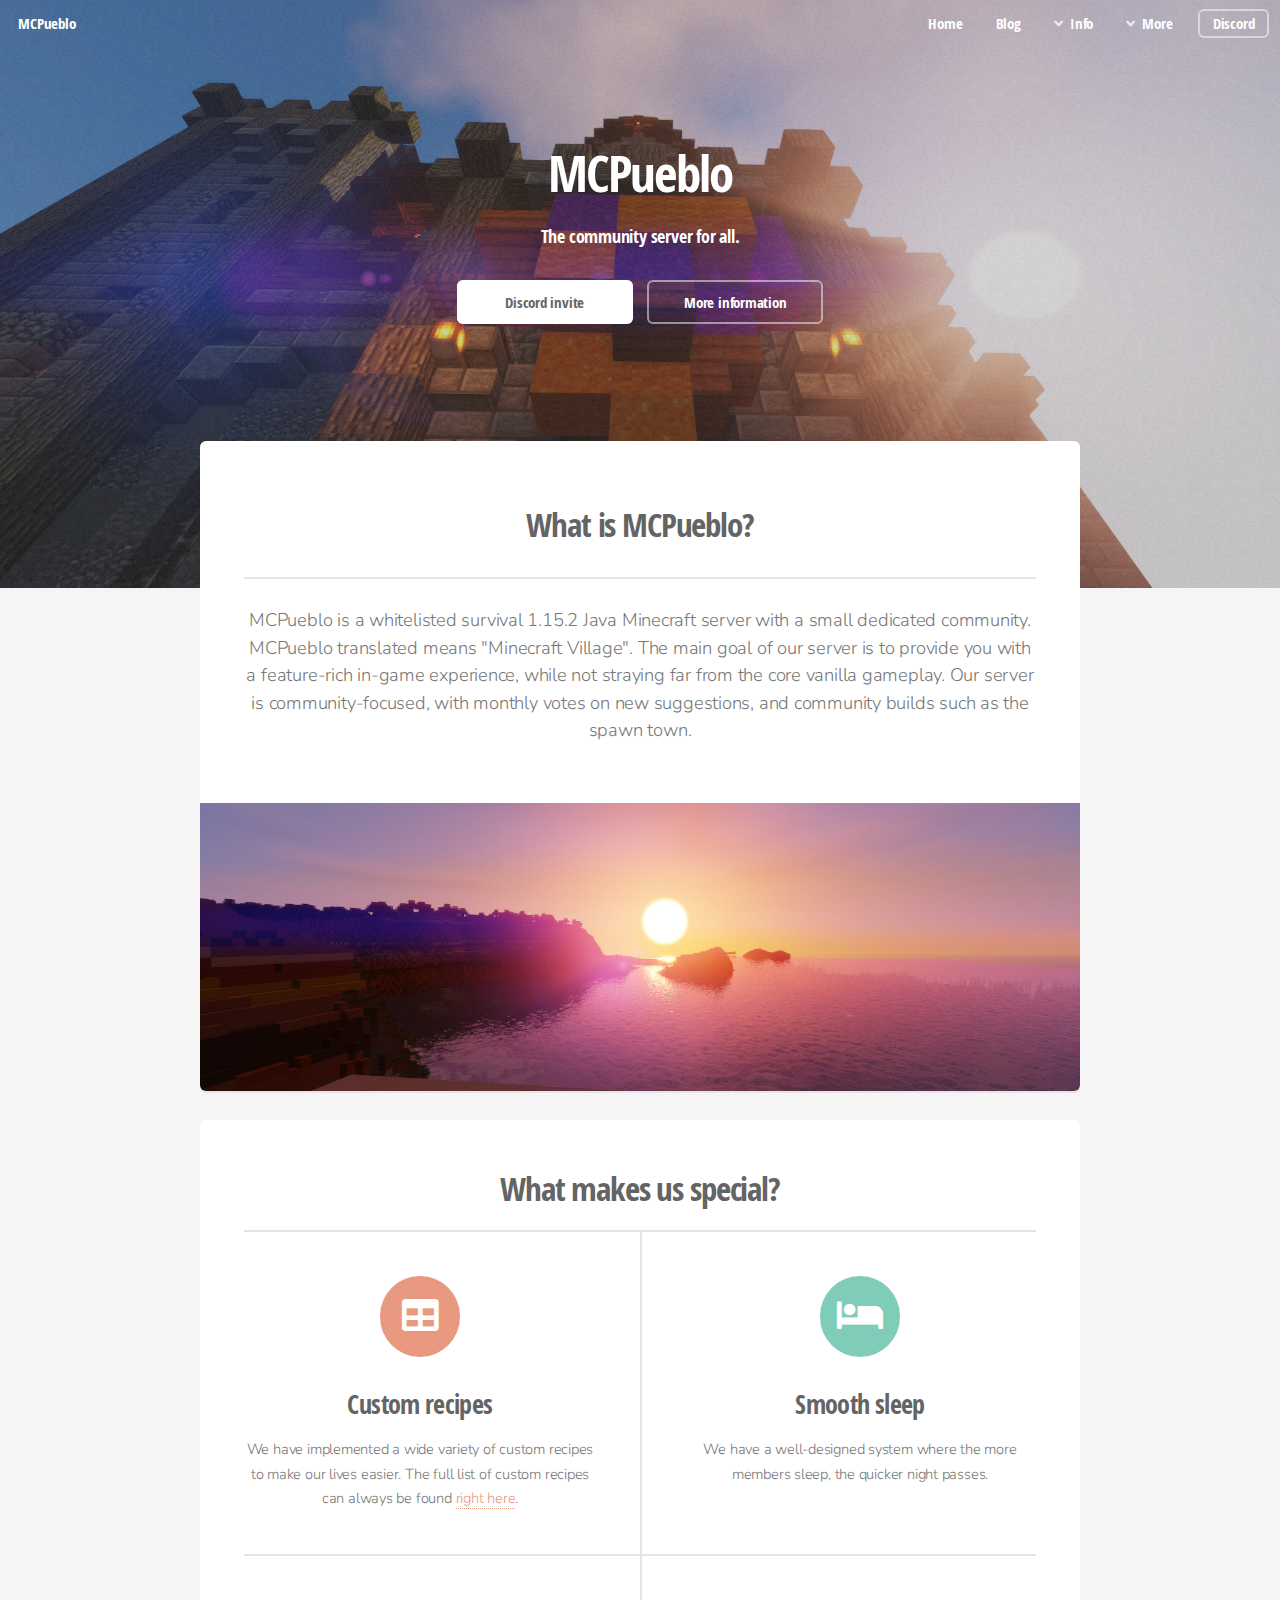
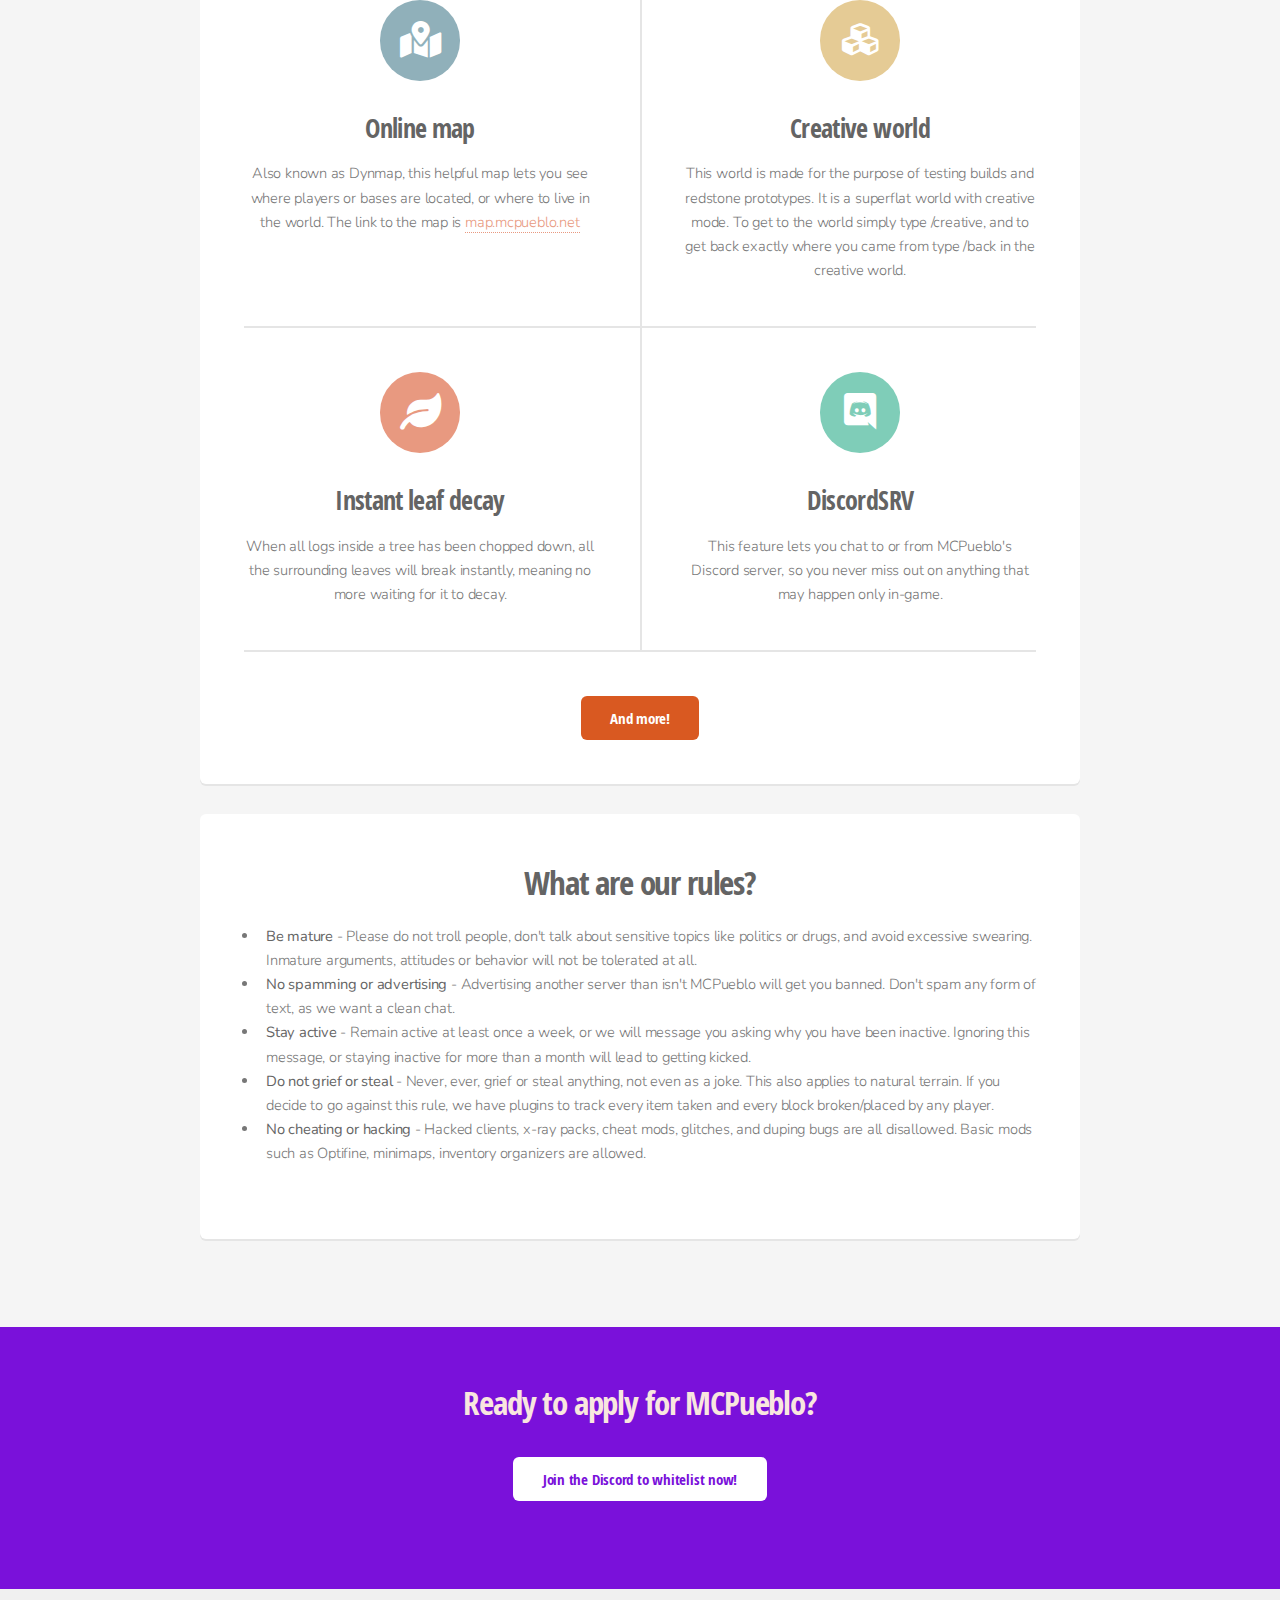
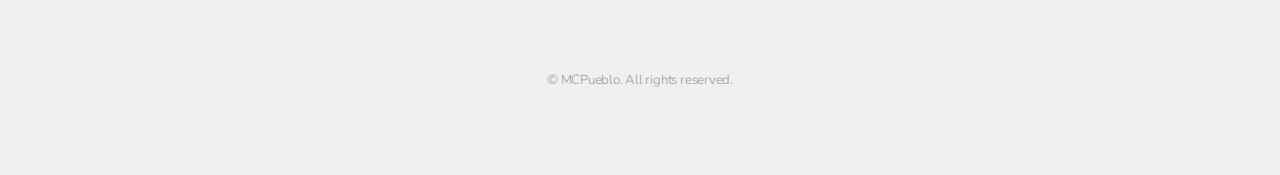
==== index.html @ 36120ae7 "Fixed store link" ====
<!DOCTYPE html>
<html prefix="og: http://ogp.me/ns#">

<head>
    <title>MCPueblo</title>
    <meta charset="utf-8" />
    <meta name="viewport" content="width=device-width, initial-scale=1, user-scalable=no" />
    <link rel="stylesheet" href="assets/css/main.css" />
    <link rel="apple-touch-icon" sizes="57x57" href="favicon/apple-icon-57x57.png">
    <link rel="apple-touch-icon" sizes="60x60" href="favicon/apple-icon-60x60.png">
    <link rel="apple-touch-icon" sizes="72x72" href="favicon/apple-icon-72x72.png">
    <link rel="apple-touch-icon" sizes="76x76" href="favicon/apple-icon-76x76.png">
    <link rel="apple-touch-icon" sizes="114x114" href="favicon/apple-icon-114x114.png">
    <link rel="apple-touch-icon" sizes="120x120" href="favicon/apple-icon-120x120.png">
    <link rel="apple-touch-icon" sizes="144x144" href="favicon/apple-icon-144x144.png">
    <link rel="apple-touch-icon" sizes="152x152" href="favicon/apple-icon-152x152.png">
    <link rel="apple-touch-icon" sizes="180x180" href="favicon/apple-icon-180x180.png">
    <link rel="icon" type="image/png" sizes="192x192" href="favicon/android-icon-192x192.png">
    <link rel="icon" type="image/png" sizes="32x32" href="favicon/favicon-32x32.png">
    <link rel="icon" type="image/png" sizes="96x96" href="favicon/favicon-96x96.png">
    <link rel="icon" type="image/png" sizes="16x16" href="favicon/favicon-16x16.png">
    <link rel="manifest" href="favicon/manifest.json">
    <meta name="msapplication-TileColor" content="#ffffff">
    <meta name="msapplication-TileImage" content="favicon/ms-icon-144x144.png">
    <meta property="og:title" content="MCPueblo" />
    <meta property="og:type" content="website" />
    <meta property="og:url" content="https://mcpueblo.net" />
    <meta property="og:image" content="https://mcpueblo.net/images/logo.png" />
    <meta property="og:description" content="The community server for all." />
    <meta name="theme-color" content="#D95921">
    <meta name="msapplication-TileColor" content="#D95921">
</head>

<body class="landing is-preload">
    <div id="page-wrapper">

        <!-- Header -->
        <header id="header" class="alt">
            <h1><a href="/">MCPueblo</a></h1>
            <nav id="nav">
                <ul>
                    <li><a href="/">Home</a></li>
                    <li><a href="https://blog.mcpueblo.net">Blog</a></li>
                    <li>
                        <a href="#" class="icon solid fa-angle-down">Info</a>
                        <ul>
                            <li><a href="features">Features</a></li>
                            <li><a href="recipes">Recipes</a></li>
                            <li><a href="rules">Rules</a></li>
                            <li><a href="staff">Staff</a></li>
                        </ul>
                    </li>
                    <li>
                        <a href="#" class="icon solid fa-angle-down">More</a>
                        <ul>
                            <li><a href="https://map.mcpueblo.net" target="_blank">Online Map</a></li>
                            <li><a href="https://store.mcpueblo.net" target="_blank">Fund MCPueblo</a></li>
                            <li><a href="colorguide">Color Guide</a></li>
                        </ul>
                    </li>
                    <li><a href="https://mcpueblo.net/discord" target="_blank" class="button">Discord</a></li>
                </ul>
            </nav>
        </header>

        <!-- Banner -->
        <section id="banner">
            <h2>MCPueblo</h2>
            <p>The community server for all.</p>
            <ul class="actions special">
                <li><a href="https://mcpueblo.net/discord" target="_blank" class="button primary">Discord invite</a></li>
                <li><a href="#mcpueblo" class="button">More information</a></li>
            </ul>
        </section>

        <!-- Main -->
        <section id="main" class="container">

            <section class="box special">
                <header class="major" id="mcpueblo">
                    <h2>What is MCPueblo?</h2>
                    <p>MCPueblo is a whitelisted survival 1.15.2 Java Minecraft server with a small dedicated community. MCPueblo translated means "Minecraft Village". The main goal of our server is to provide you with a feature-rich in-game experience,
                        while not straying far from the core vanilla gameplay. Our server is community-focused, with monthly votes on new suggestions, and community builds such as the spawn town.</p>
                </header>
                <span class="image featured"><img src="images/pic01.jpg" alt="" /></span>
            </section>

            <section class="box special features">
                <h2 class="major align-center">What makes us special?</h2>
                <div class="features-row og">
                    <section>
                        <span class="icon solid major fa-table accent2"></span>
                        <h3>Custom recipes</h3>
                        <p>We have implemented a wide variety of custom recipes to make our lives easier. The full list of custom recipes can always be found <a href="recipes">right here</a>.</p>
                    </section>
                    <section>
                        <span class="icon solid major fa-bed accent3"></span>
                        <h3>Smooth sleep</h3>
                        <p>We have a well-designed system where the more members sleep, the quicker night passes.</p>
                    </section>
                </div>
                <div class="features-row og">
                    <section>
                        <span class="icon solid major fa-map-marked-alt accent4"></span>
                        <h3>Online map</h3>
                        <p>Also known as Dynmap, this helpful map lets you see where players or bases are located, or where to live in the world. The link to the map is <a href="https://map.mcpueblo.net" target="_blank">map.mcpueblo.net</a></p>
                    </section>
                    <section>
                        <span class="icon solid major fa-cubes accent5"></span>
                        <h3>Creative world</h3>
                        <p>This world is made for the purpose of testing builds and redstone prototypes. It is a superflat world with creative mode. To get to the world simply type /creative, and to get back exactly where you came from type /back in the
                            creative world.</p>
                    </section>
                </div>
                <div class="features-row og">
                    <section>
                        <span class="icon solid major fa-leaf accent2"></span>
                        <h3>Instant leaf decay</h3>
                        <p>When all logs inside a tree has been chopped down, all the surrounding leaves will break instantly, meaning no more waiting for it to decay.</p>
                    </section>
                    <section>
                        <span class="icon brands major fa-discord accent3"></span>
                        <h3>DiscordSRV </h3>
                        <p>This feature lets you chat to or from MCPueblo's Discord server, so you never miss out on anything that may happen only in-game.</p>
                    </section>
                </div>
                <div class="features-row more align-center">
                    <section>
                        <a href="features" class="button primary">And more!</a>
                    </section>
                </div>
            </section>

            <section class="box">
                <div>
                    <h2 class="major align-center">What are our rules?</h2>
                    <ul>
                        <li><b>Be mature</b> - Please do not troll people, don't talk about sensitive topics like politics or drugs, and avoid excessive swearing. Inmature arguments, attitudes or behavior will not be tolerated at all.</li>
                        <li><b>No spamming or advertising</b> - Advertising another server than isn't MCPueblo will get you banned. Don't spam any form of text, as we want a clean chat.</li>
                        <li><b>Stay active</b> - Remain active at least once a week, or we will message you asking why you have been inactive. Ignoring this message, or staying inactive for more than a month will lead to getting kicked.</li>
                        <li><b>Do not grief or steal</b> - Never, ever, grief or steal anything, not even as a joke. This also applies to natural terrain. If you decide to go against this rule, we have plugins to track every item taken and every block broken/placed
                            by any player.</li>
                        <li><b>No cheating or hacking</b> - Hacked clients, x-ray packs, cheat mods, glitches, and duping bugs are all disallowed. Basic mods such as Optifine, minimaps, inventory organizers are allowed.</li>
                    </ul>
                </div>
            </section>
        </section>

        <!-- CTA -->
        <section id="cta">

            <h2>Ready to apply for MCPueblo?</h2>
            <p></p>
            <ul class="actions special">
                <li><a href="https://mcpueblo.net/discord" target="_blank" class="button">Join the Discord to whitelist now!</a></li>
            </ul>
        </section>

        <!-- Footer -->
        <footer id="footer">
            <ul class="copyright">
                <li>&copy; MCPueblo. All rights reserved.</li>
            </ul>
        </footer>
    </div>

    <!-- Scripts -->
    <script src="assets/js/jquery.min.js"></script>
    <script src="assets/js/jquery.dropotron.min.js"></script>
    <script src="assets/js/jquery.scrollex.min.js"></script>
    <script src="assets/js/browser.min.js"></script>
    <script src="assets/js/breakpoints.min.js"></script>
    <script src="assets/js/util.js"></script>
    <script src="assets/js/main.js"></script>
</body>

</html>
---- assets/css/main.css ----
@import url("fontawesome-all.min.css");
@import url('https://fonts.googleapis.com/css?family=Nunito:300,300i,400,400i&display=swap');
@import url("Germano-Bold.css");
@import url("Germano-BoldOblique.css");
@import url("Germano-Italic.css");
@import url("Germano-Regular.css");

/*
	Alpha by HTML5 UP
	html5up.net | @ajlkn
	Free for personal and commercial use under the CCA 3.0 license (html5up.net/license)
*/

/* Reset */

/* Based on meyerweb.com/eric/tools/css/reset (v2.0 | 20110126 | License: public domain) */

	html, body, div, span, applet, object,
	iframe, h1, h2, h3, h4, h5, h6, p, blockquote,
	pre, a, abbr, acronym, address, big, cite,
	code, del, dfn, em, img, ins, kbd, q, s, samp,
	small, strike, strong, sub, sup, tt, var, b,
	u, i, center, dl, dt, dd, ol, ul, li, fieldset,
	form, label, legend, table, caption, tbody,
	tfoot, thead, tr, th, td, article, aside,
	canvas, details, embed, figure, figcaption,
	footer, header, hgroup, menu, nav, output, ruby,
	section, summary, time, mark, audio, video {
		margin: 0;
		padding: 0;
		border: 0;
		font-size: 100%;
		font: inherit;
		vertical-align: baseline;
	}

	article, aside, details, figcaption, figure,
	footer, header, hgroup, menu, nav, section {
		display: block;
	}

	body {
		line-height: 1;
	}

	ol, ul {
		list-style: none;
	}

	blockquote, q {
		quotes: none;
	}

		blockquote:before, blockquote:after, q:before, q:after {
			content: '';
			content: none;
		}

	table {
		border-collapse: collapse;
		border-spacing: 0;
	}

	body {
		-webkit-text-size-adjust: none;
	}

	mark {
		background-color: transparent;
		color: inherit;
	}

	input::-moz-focus-inner {
		border: 0;
		padding: 0;
	}

	input, select, textarea {
		-moz-appearance: none;
		-webkit-appearance: none;
		-ms-appearance: none;
		appearance: none;
	}

/* Basic */

	@-ms-viewport {
		width: device-width;
	}

	body {
		-ms-overflow-style: scrollbar;
	}

	@media screen and (max-width: 480px) {

		html, body {
			min-width: 320px;
		}

	}

	html {
		box-sizing: border-box;
	}

	*, *:before, *:after {
		box-sizing: inherit;
	}

	body {
		background: #f5f5f5;
	}

	body, input, select, textarea {
		color: #777;
		font-family: "Nunito", sans-serif;
		font-size: 16pt;
		font-weight: 300;
		line-height: 1.65em;
		letter-spacing: -0.015em;
	}

	a {
		-moz-transition: color 0.2s ease-in-out, border-bottom-color 0.2s ease-in-out;
		-webkit-transition: color 0.2s ease-in-out, border-bottom-color 0.2s ease-in-out;
		-ms-transition: color 0.2s ease-in-out, border-bottom-color 0.2s ease-in-out;
		transition: color 0.2s ease-in-out, border-bottom-color 0.2s ease-in-out;
		border-bottom: dotted 1px;
		color: #e89980;
		text-decoration: none;
	}

		a:hover {
			border-bottom-color: transparent;
		}

	strong, b {
		color: #646464;
		font-weight: 400;
	}

	em, i {
		font-style: italic;
	}

	p {
		margin: 0 0 2em 0;
	}

	h1, h2, h3, h4, h5, h6 {
		color: #646464;
		font-weight: 300;
		line-height: 1em;
		margin: 0 0 0.5em 0;
        font-family:'Germano-Bold';
	}

		h1 a, h2 a, h3 a, h4 a, h5 a, h6 a {
			color: inherit;
			text-decoration: none;
		}

	h2 {
		font-size: 2.25em;
		line-height: 1.5em;
		letter-spacing: -0.035em;
	}

	h3 {
		font-size: 1.75em;
		line-height: 1.5em;
		letter-spacing: -0.025em;
	}

	h4 {
		font-size: 1.1em;
		line-height: 1.5em;
		letter-spacing: 0;
	}

	h5 {
		font-size: 0.9em;
		line-height: 1.5em;
		letter-spacing: 0;
	}

	h6 {
		font-size: 0.7em;
		line-height: 1.5em;
		letter-spacing: 0;
	}

	sub {
		font-size: 0.8em;
		position: relative;
		top: 0.5em;
	}

	sup {
		font-size: 0.8em;
		position: relative;
		top: -0.5em;
	}

	hr {
		border: 0;
		border-bottom: solid 2px #e5e5e5;
		margin: 2em 0;
	}

		hr.major {
			margin: 3em 0;
		}

	blockquote {
		border-left: solid 4px #e5e5e5;
		font-style: italic;
		margin: 0 0 2em 0;
		padding: 0.5em 0 0.5em 2em;
	}

	pre {
		-webkit-overflow-scrolling: touch;
		background: #f8f8f8;
		border-radius: 6px;
		border: solid 1px #e5e5e5;
		font-family: monospace;
		font-size: 0.9em;
		line-height: 1.75em;
		margin: 0 0 2em 0;
		overflow-x: auto;
		padding: 1em 1.5em;
	}

	code {
		background: #f8f8f8;
		border-radius: 6px;
		border: solid 1px #e5e5e5;
		font-family: monospace;
		font-size: 0.9em;
		margin: 0 0.25em;
		padding: 0.25em 0.65em;
	}

	.align-left {
		text-align: left;
	}

	.align-center {
		text-align: center;
	}

	.align-right {
		text-align: right;
	}

/* Row */

	.row {
		display: flex;
		flex-wrap: wrap;
		box-sizing: border-box;
		align-items: stretch;
	}

		.row > * {
			box-sizing: border-box;
		}

		.row.gtr-uniform > * > :last-child {
			margin-bottom: 0;
		}

		.row.aln-left {
			justify-content: flex-start;
		}

		.row.aln-center {
			justify-content: center;
		}

		.row.aln-right {
			justify-content: flex-end;
		}

		.row.aln-top {
			align-items: flex-start;
		}

		.row.aln-middle {
			align-items: center;
		}

		.row.aln-bottom {
			align-items: flex-end;
		}

		.row > .imp {
			order: -1;
		}

		.row > .col-1 {
			width: 8.33333%;
		}

		.row > .off-1 {
			margin-left: 8.33333%;
		}

		.row > .col-2 {
			width: 16.66667%;
		}

		.row > .off-2 {
			margin-left: 16.66667%;
		}

		.row > .col-3 {
			width: 25%;
		}

		.row > .off-3 {
			margin-left: 25%;
		}

		.row > .col-4 {
			width: 33.33333%;
		}

		.row > .off-4 {
			margin-left: 33.33333%;
		}

		.row > .col-5 {
			width: 41.66667%;
		}

		.row > .off-5 {
			margin-left: 41.66667%;
		}

		.row > .col-6 {
			width: 50%;
		}

		.row > .off-6 {
			margin-left: 50%;
		}

		.row > .col-7 {
			width: 58.33333%;
		}

		.row > .off-7 {
			margin-left: 58.33333%;
		}

		.row > .col-8 {
			width: 66.66667%;
		}

		.row > .off-8 {
			margin-left: 66.66667%;
		}

		.row > .col-9 {
			width: 75%;
		}

		.row > .off-9 {
			margin-left: 75%;
		}

		.row > .col-10 {
			width: 83.33333%;
		}

		.row > .off-10 {
			margin-left: 83.33333%;
		}

		.row > .col-11 {
			width: 91.66667%;
		}

		.row > .off-11 {
			margin-left: 91.66667%;
		}

		.row > .col-12 {
			width: 100%;
		}

		.row > .off-12 {
			margin-left: 100%;
		}

		.row.gtr-0 {
			margin-top: 0;
			margin-left: 0em;
		}

			.row.gtr-0 > * {
				padding: 0 0 0 0em;
			}

			.row.gtr-0.gtr-uniform {
				margin-top: 0em;
			}

				.row.gtr-0.gtr-uniform > * {
					padding-top: 0em;
				}

		.row.gtr-25 {
			margin-top: 0;
			margin-left: -0.5em;
		}

			.row.gtr-25 > * {
				padding: 0 0 0 0.5em;
			}

			.row.gtr-25.gtr-uniform {
				margin-top: -0.5em;
			}

				.row.gtr-25.gtr-uniform > * {
					padding-top: 0.5em;
				}

		.row.gtr-50 {
			margin-top: 0;
			margin-left: -1em;
		}

			.row.gtr-50 > * {
				padding: 0 0 0 1em;
			}

			.row.gtr-50.gtr-uniform {
				margin-top: -1em;
			}

				.row.gtr-50.gtr-uniform > * {
					padding-top: 1em;
				}

		.row {
			margin-top: 0;
			margin-left: -2em;
		}

			.row > * {
				padding: 0 0 0 2em;
			}

			.row.gtr-uniform {
				margin-top: -2em;
			}

				.row.gtr-uniform > * {
					padding-top: 2em;
				}

		.row.gtr-150 {
			margin-top: 0;
			margin-left: -3em;
		}

			.row.gtr-150 > * {
				padding: 0 0 0 3em;
			}

			.row.gtr-150.gtr-uniform {
				margin-top: -3em;
			}

				.row.gtr-150.gtr-uniform > * {
					padding-top: 3em;
				}

		.row.gtr-200 {
			margin-top: 0;
			margin-left: -4em;
		}

			.row.gtr-200 > * {
				padding: 0 0 0 4em;
			}

			.row.gtr-200.gtr-uniform {
				margin-top: -4em;
			}

				.row.gtr-200.gtr-uniform > * {
					padding-top: 4em;
				}

		@media screen and (max-width: 1680px) {

			.row {
				display: flex;
				flex-wrap: wrap;
				box-sizing: border-box;
				align-items: stretch;
			}

				.row > * {
					box-sizing: border-box;
				}

				.row.gtr-uniform > * > :last-child {
					margin-bottom: 0;
				}

				.row.aln-left {
					justify-content: flex-start;
				}

				.row.aln-center {
					justify-content: center;
				}

				.row.aln-right {
					justify-content: flex-end;
				}

				.row.aln-top {
					align-items: flex-start;
				}

				.row.aln-middle {
					align-items: center;
				}

				.row.aln-bottom {
					align-items: flex-end;
				}

				.row > .imp-wide {
					order: -1;
				}

				.row > .col-1-wide {
					width: 8.33333%;
				}

				.row > .off-1-wide {
					margin-left: 8.33333%;
				}

				.row > .col-2-wide {
					width: 16.66667%;
				}

				.row > .off-2-wide {
					margin-left: 16.66667%;
				}

				.row > .col-3-wide {
					width: 25%;
				}

				.row > .off-3-wide {
					margin-left: 25%;
				}

				.row > .col-4-wide {
					width: 33.33333%;
				}

				.row > .off-4-wide {
					margin-left: 33.33333%;
				}

				.row > .col-5-wide {
					width: 41.66667%;
				}

				.row > .off-5-wide {
					margin-left: 41.66667%;
				}

				.row > .col-6-wide {
					width: 50%;
				}

				.row > .off-6-wide {
					margin-left: 50%;
				}

				.row > .col-7-wide {
					width: 58.33333%;
				}

				.row > .off-7-wide {
					margin-left: 58.33333%;
				}

				.row > .col-8-wide {
					width: 66.66667%;
				}

				.row > .off-8-wide {
					margin-left: 66.66667%;
				}

				.row > .col-9-wide {
					width: 75%;
				}

				.row > .off-9-wide {
					margin-left: 75%;
				}

				.row > .col-10-wide {
					width: 83.33333%;
				}

				.row > .off-10-wide {
					margin-left: 83.33333%;
				}

				.row > .col-11-wide {
					width: 91.66667%;
				}

				.row > .off-11-wide {
					margin-left: 91.66667%;
				}

				.row > .col-12-wide {
					width: 100%;
				}

				.row > .off-12-wide {
					margin-left: 100%;
				}

				.row.gtr-0 {
					margin-top: 0;
					margin-left: 0em;
				}

					.row.gtr-0 > * {
						padding: 0 0 0 0em;
					}

					.row.gtr-0.gtr-uniform {
						margin-top: 0em;
					}

						.row.gtr-0.gtr-uniform > * {
							padding-top: 0em;
						}

				.row.gtr-25 {
					margin-top: 0;
					margin-left: -0.5em;
				}

					.row.gtr-25 > * {
						padding: 0 0 0 0.5em;
					}

					.row.gtr-25.gtr-uniform {
						margin-top: -0.5em;
					}

						.row.gtr-25.gtr-uniform > * {
							padding-top: 0.5em;
						}

				.row.gtr-50 {
					margin-top: 0;
					margin-left: -1em;
				}

					.row.gtr-50 > * {
						padding: 0 0 0 1em;
					}

					.row.gtr-50.gtr-uniform {
						margin-top: -1em;
					}

						.row.gtr-50.gtr-uniform > * {
							padding-top: 1em;
						}

				.row {
					margin-top: 0;
					margin-left: -2em;
				}

					.row > * {
						padding: 0 0 0 2em;
					}

					.row.gtr-uniform {
						margin-top: -2em;
					}

						.row.gtr-uniform > * {
							padding-top: 2em;
						}

				.row.gtr-150 {
					margin-top: 0;
					margin-left: -3em;
				}

					.row.gtr-150 > * {
						padding: 0 0 0 3em;
					}

					.row.gtr-150.gtr-uniform {
						margin-top: -3em;
					}

						.row.gtr-150.gtr-uniform > * {
							padding-top: 3em;
						}

				.row.gtr-200 {
					margin-top: 0;
					margin-left: -4em;
				}

					.row.gtr-200 > * {
						padding: 0 0 0 4em;
					}

					.row.gtr-200.gtr-uniform {
						margin-top: -4em;
					}

						.row.gtr-200.gtr-uniform > * {
							padding-top: 4em;
						}

		}

		@media screen and (max-width: 1280px) {

			.row {
				display: flex;
				flex-wrap: wrap;
				box-sizing: border-box;
				align-items: stretch;
			}

				.row > * {
					box-sizing: border-box;
				}

				.row.gtr-uniform > * > :last-child {
					margin-bottom: 0;
				}

				.row.aln-left {
					justify-content: flex-start;
				}

				.row.aln-center {
					justify-content: center;
				}

				.row.aln-right {
					justify-content: flex-end;
				}

				.row.aln-top {
					align-items: flex-start;
				}

				.row.aln-middle {
					align-items: center;
				}

				.row.aln-bottom {
					align-items: flex-end;
				}

				.row > .imp-normal {
					order: -1;
				}

				.row > .col-1-normal {
					width: 8.33333%;
				}

				.row > .off-1-normal {
					margin-left: 8.33333%;
				}

				.row > .col-2-normal {
					width: 16.66667%;
				}

				.row > .off-2-normal {
					margin-left: 16.66667%;
				}

				.row > .col-3-normal {
					width: 25%;
				}

				.row > .off-3-normal {
					margin-left: 25%;
				}

				.row > .col-4-normal {
					width: 33.33333%;
				}

				.row > .off-4-normal {
					margin-left: 33.33333%;
				}

				.row > .col-5-normal {
					width: 41.66667%;
				}

				.row > .off-5-normal {
					margin-left: 41.66667%;
				}

				.row > .col-6-normal {
					width: 50%;
				}

				.row > .off-6-normal {
					margin-left: 50%;
				}

				.row > .col-7-normal {
					width: 58.33333%;
				}

				.row > .off-7-normal {
					margin-left: 58.33333%;
				}

				.row > .col-8-normal {
					width: 66.66667%;
				}

				.row > .off-8-normal {
					margin-left: 66.66667%;
				}

				.row > .col-9-normal {
					width: 75%;
				}

				.row > .off-9-normal {
					margin-left: 75%;
				}

				.row > .col-10-normal {
					width: 83.33333%;
				}

				.row > .off-10-normal {
					margin-left: 83.33333%;
				}

				.row > .col-11-normal {
					width: 91.66667%;
				}

				.row > .off-11-normal {
					margin-left: 91.66667%;
				}

				.row > .col-12-normal {
					width: 100%;
				}

				.row > .off-12-normal {
					margin-left: 100%;
				}

				.row.gtr-0 {
					margin-top: 0;
					margin-left: 0em;
				}

					.row.gtr-0 > * {
						padding: 0 0 0 0em;
					}

					.row.gtr-0.gtr-uniform {
						margin-top: 0em;
					}

						.row.gtr-0.gtr-uniform > * {
							padding-top: 0em;
						}

				.row.gtr-25 {
					margin-top: 0;
					margin-left: -0.5em;
				}

					.row.gtr-25 > * {
						padding: 0 0 0 0.5em;
					}

					.row.gtr-25.gtr-uniform {
						margin-top: -0.5em;
					}

						.row.gtr-25.gtr-uniform > * {
							padding-top: 0.5em;
						}

				.row.gtr-50 {
					margin-top: 0;
					margin-left: -1em;
				}

					.row.gtr-50 > * {
						padding: 0 0 0 1em;
					}

					.row.gtr-50.gtr-uniform {
						margin-top: -1em;
					}

						.row.gtr-50.gtr-uniform > * {
							padding-top: 1em;
						}

				.row {
					margin-top: 0;
					margin-left: -2em;
				}

					.row > * {
						padding: 0 0 0 2em;
					}

					.row.gtr-uniform {
						margin-top: -2em;
					}

						.row.gtr-uniform > * {
							padding-top: 2em;
						}

				.row.gtr-150 {
					margin-top: 0;
					margin-left: -3em;
				}

					.row.gtr-150 > * {
						padding: 0 0 0 3em;
					}

					.row.gtr-150.gtr-uniform {
						margin-top: -3em;
					}

						.row.gtr-150.gtr-uniform > * {
							padding-top: 3em;
						}

				.row.gtr-200 {
					margin-top: 0;
					margin-left: -4em;
				}

					.row.gtr-200 > * {
						padding: 0 0 0 4em;
					}

					.row.gtr-200.gtr-uniform {
						margin-top: -4em;
					}

						.row.gtr-200.gtr-uniform > * {
							padding-top: 4em;
						}

		}

		@media screen and (max-width: 980px) {

			.row {
				display: flex;
				flex-wrap: wrap;
				box-sizing: border-box;
				align-items: stretch;
			}

				.row > * {
					box-sizing: border-box;
				}

				.row.gtr-uniform > * > :last-child {
					margin-bottom: 0;
				}

				.row.aln-left {
					justify-content: flex-start;
				}

				.row.aln-center {
					justify-content: center;
				}

				.row.aln-right {
					justify-content: flex-end;
				}

				.row.aln-top {
					align-items: flex-start;
				}

				.row.aln-middle {
					align-items: center;
				}

				.row.aln-bottom {
					align-items: flex-end;
				}

				.row > .imp-narrow {
					order: -1;
				}

				.row > .col-1-narrow {
					width: 8.33333%;
				}

				.row > .off-1-narrow {
					margin-left: 8.33333%;
				}

				.row > .col-2-narrow {
					width: 16.66667%;
				}

				.row > .off-2-narrow {
					margin-left: 16.66667%;
				}

				.row > .col-3-narrow {
					width: 25%;
				}

				.row > .off-3-narrow {
					margin-left: 25%;
				}

				.row > .col-4-narrow {
					width: 33.33333%;
				}

				.row > .off-4-narrow {
					margin-left: 33.33333%;
				}

				.row > .col-5-narrow {
					width: 41.66667%;
				}

				.row > .off-5-narrow {
					margin-left: 41.66667%;
				}

				.row > .col-6-narrow {
					width: 50%;
				}

				.row > .off-6-narrow {
					margin-left: 50%;
				}

				.row > .col-7-narrow {
					width: 58.33333%;
				}

				.row > .off-7-narrow {
					margin-left: 58.33333%;
				}

				.row > .col-8-narrow {
					width: 66.66667%;
				}

				.row > .off-8-narrow {
					margin-left: 66.66667%;
				}

				.row > .col-9-narrow {
					width: 75%;
				}

				.row > .off-9-narrow {
					margin-left: 75%;
				}

				.row > .col-10-narrow {
					width: 83.33333%;
				}

				.row > .off-10-narrow {
					margin-left: 83.33333%;
				}

				.row > .col-11-narrow {
					width: 91.66667%;
				}

				.row > .off-11-narrow {
					margin-left: 91.66667%;
				}

				.row > .col-12-narrow {
					width: 100%;
				}

				.row > .off-12-narrow {
					margin-left: 100%;
				}

				.row.gtr-0 {
					margin-top: 0;
					margin-left: 0em;
				}

					.row.gtr-0 > * {
						padding: 0 0 0 0em;
					}

					.row.gtr-0.gtr-uniform {
						margin-top: 0em;
					}

						.row.gtr-0.gtr-uniform > * {
							padding-top: 0em;
						}

				.row.gtr-25 {
					margin-top: 0;
					margin-left: -0.5em;
				}

					.row.gtr-25 > * {
						padding: 0 0 0 0.5em;
					}

					.row.gtr-25.gtr-uniform {
						margin-top: -0.5em;
					}

						.row.gtr-25.gtr-uniform > * {
							padding-top: 0.5em;
						}

				.row.gtr-50 {
					margin-top: 0;
					margin-left: -1em;
				}

					.row.gtr-50 > * {
						padding: 0 0 0 1em;
					}

					.row.gtr-50.gtr-uniform {
						margin-top: -1em;
					}

						.row.gtr-50.gtr-uniform > * {
							padding-top: 1em;
						}

				.row {
					margin-top: 0;
					margin-left: -2em;
				}

					.row > * {
						padding: 0 0 0 2em;
					}

					.row.gtr-uniform {
						margin-top: -2em;
					}

						.row.gtr-uniform > * {
							padding-top: 2em;
						}

				.row.gtr-150 {
					margin-top: 0;
					margin-left: -3em;
				}

					.row.gtr-150 > * {
						padding: 0 0 0 3em;
					}

					.row.gtr-150.gtr-uniform {
						margin-top: -3em;
					}

						.row.gtr-150.gtr-uniform > * {
							padding-top: 3em;
						}

				.row.gtr-200 {
					margin-top: 0;
					margin-left: -4em;
				}

					.row.gtr-200 > * {
						padding: 0 0 0 4em;
					}

					.row.gtr-200.gtr-uniform {
						margin-top: -4em;
					}

						.row.gtr-200.gtr-uniform > * {
							padding-top: 4em;
						}

		}

		@media screen and (max-width: 840px) {

			.row {
				display: flex;
				flex-wrap: wrap;
				box-sizing: border-box;
				align-items: stretch;
			}

				.row > * {
					box-sizing: border-box;
				}

				.row.gtr-uniform > * > :last-child {
					margin-bottom: 0;
				}

				.row.aln-left {
					justify-content: flex-start;
				}

				.row.aln-center {
					justify-content: center;
				}

				.row.aln-right {
					justify-content: flex-end;
				}

				.row.aln-top {
					align-items: flex-start;
				}

				.row.aln-middle {
					align-items: center;
				}

				.row.aln-bottom {
					align-items: flex-end;
				}

				.row > .imp-narrower {
					order: -1;
				}

				.row > .col-1-narrower {
					width: 8.33333%;
				}

				.row > .off-1-narrower {
					margin-left: 8.33333%;
				}

				.row > .col-2-narrower {
					width: 16.66667%;
				}

				.row > .off-2-narrower {
					margin-left: 16.66667%;
				}

				.row > .col-3-narrower {
					width: 25%;
				}

				.row > .off-3-narrower {
					margin-left: 25%;
				}

				.row > .col-4-narrower {
					width: 33.33333%;
				}

				.row > .off-4-narrower {
					margin-left: 33.33333%;
				}

				.row > .col-5-narrower {
					width: 41.66667%;
				}

				.row > .off-5-narrower {
					margin-left: 41.66667%;
				}

				.row > .col-6-narrower {
					width: 50%;
				}

				.row > .off-6-narrower {
					margin-left: 50%;
				}

				.row > .col-7-narrower {
					width: 58.33333%;
				}

				.row > .off-7-narrower {
					margin-left: 58.33333%;
				}

				.row > .col-8-narrower {
					width: 66.66667%;
				}

				.row > .off-8-narrower {
					margin-left: 66.66667%;
				}

				.row > .col-9-narrower {
					width: 75%;
				}

				.row > .off-9-narrower {
					margin-left: 75%;
				}

				.row > .col-10-narrower {
					width: 83.33333%;
				}

				.row > .off-10-narrower {
					margin-left: 83.33333%;
				}

				.row > .col-11-narrower {
					width: 91.66667%;
				}

				.row > .off-11-narrower {
					margin-left: 91.66667%;
				}

				.row > .col-12-narrower {
					width: 100%;
				}

				.row > .off-12-narrower {
					margin-left: 100%;
				}

				.row.gtr-0 {
					margin-top: 0;
					margin-left: 0em;
				}

					.row.gtr-0 > * {
						padding: 0 0 0 0em;
					}

					.row.gtr-0.gtr-uniform {
						margin-top: 0em;
					}

						.row.gtr-0.gtr-uniform > * {
							padding-top: 0em;
						}

				.row.gtr-25 {
					margin-top: 0;
					margin-left: -0.5em;
				}

					.row.gtr-25 > * {
						padding: 0 0 0 0.5em;
					}

					.row.gtr-25.gtr-uniform {
						margin-top: -0.5em;
					}

						.row.gtr-25.gtr-uniform > * {
							padding-top: 0.5em;
						}

				.row.gtr-50 {
					margin-top: 0;
					margin-left: -1em;
				}

					.row.gtr-50 > * {
						padding: 0 0 0 1em;
					}

					.row.gtr-50.gtr-uniform {
						margin-top: -1em;
					}

						.row.gtr-50.gtr-uniform > * {
							padding-top: 1em;
						}

				.row {
					margin-top: 0;
					margin-left: -2em;
				}

					.row > * {
						padding: 0 0 0 2em;
					}

					.row.gtr-uniform {
						margin-top: -2em;
					}

						.row.gtr-uniform > * {
							padding-top: 2em;
						}

				.row.gtr-150 {
					margin-top: 0;
					margin-left: -3em;
				}

					.row.gtr-150 > * {
						padding: 0 0 0 3em;
					}

					.row.gtr-150.gtr-uniform {
						margin-top: -3em;
					}

						.row.gtr-150.gtr-uniform > * {
							padding-top: 3em;
						}

				.row.gtr-200 {
					margin-top: 0;
					margin-left: -4em;
				}

					.row.gtr-200 > * {
						padding: 0 0 0 4em;
					}

					.row.gtr-200.gtr-uniform {
						margin-top: -4em;
					}

						.row.gtr-200.gtr-uniform > * {
							padding-top: 4em;
						}

		}

		@media screen and (max-width: 736px) {

			.row {
				display: flex;
				flex-wrap: wrap;
				box-sizing: border-box;
				align-items: stretch;
			}

				.row > * {
					box-sizing: border-box;
				}

				.row.gtr-uniform > * > :last-child {
					margin-bottom: 0;
				}

				.row.aln-left {
					justify-content: flex-start;
				}

				.row.aln-center {
					justify-content: center;
				}

				.row.aln-right {
					justify-content: flex-end;
				}

				.row.aln-top {
					align-items: flex-start;
				}

				.row.aln-middle {
					align-items: center;
				}

				.row.aln-bottom {
					align-items: flex-end;
				}

				.row > .imp-mobile {
					order: -1;
				}

				.row > .col-1-mobile {
					width: 8.33333%;
				}

				.row > .off-1-mobile {
					margin-left: 8.33333%;
				}

				.row > .col-2-mobile {
					width: 16.66667%;
				}

				.row > .off-2-mobile {
					margin-left: 16.66667%;
				}

				.row > .col-3-mobile {
					width: 25%;
				}

				.row > .off-3-mobile {
					margin-left: 25%;
				}

				.row > .col-4-mobile {
					width: 33.33333%;
				}

				.row > .off-4-mobile {
					margin-left: 33.33333%;
				}

				.row > .col-5-mobile {
					width: 41.66667%;
				}

				.row > .off-5-mobile {
					margin-left: 41.66667%;
				}

				.row > .col-6-mobile {
					width: 50%;
				}

				.row > .off-6-mobile {
					margin-left: 50%;
				}

				.row > .col-7-mobile {
					width: 58.33333%;
				}

				.row > .off-7-mobile {
					margin-left: 58.33333%;
				}

				.row > .col-8-mobile {
					width: 66.66667%;
				}

				.row > .off-8-mobile {
					margin-left: 66.66667%;
				}

				.row > .col-9-mobile {
					width: 75%;
				}

				.row > .off-9-mobile {
					margin-left: 75%;
				}

				.row > .col-10-mobile {
					width: 83.33333%;
				}

				.row > .off-10-mobile {
					margin-left: 83.33333%;
				}

				.row > .col-11-mobile {
					width: 91.66667%;
				}

				.row > .off-11-mobile {
					margin-left: 91.66667%;
				}

				.row > .col-12-mobile {
					width: 100%;
				}

				.row > .off-12-mobile {
					margin-left: 100%;
				}

				.row.gtr-0 {
					margin-top: 0;
					margin-left: 0em;
				}

					.row.gtr-0 > * {
						padding: 0 0 0 0em;
					}

					.row.gtr-0.gtr-uniform {
						margin-top: 0em;
					}

						.row.gtr-0.gtr-uniform > * {
							padding-top: 0em;
						}

				.row.gtr-25 {
					margin-top: 0;
					margin-left: -0.5em;
				}

					.row.gtr-25 > * {
						padding: 0 0 0 0.5em;
					}

					.row.gtr-25.gtr-uniform {
						margin-top: -0.5em;
					}

						.row.gtr-25.gtr-uniform > * {
							padding-top: 0.5em;
						}

				.row.gtr-50 {
					margin-top: 0;
					margin-left: -1em;
				}

					.row.gtr-50 > * {
						padding: 0 0 0 1em;
					}

					.row.gtr-50.gtr-uniform {
						margin-top: -1em;
					}

						.row.gtr-50.gtr-uniform > * {
							padding-top: 1em;
						}

				.row {
					margin-top: 0;
					margin-left: -2em;
				}

					.row > * {
						padding: 0 0 0 2em;
					}

					.row.gtr-uniform {
						margin-top: -2em;
					}

						.row.gtr-uniform > * {
							padding-top: 2em;
						}

				.row.gtr-150 {
					margin-top: 0;
					margin-left: -3em;
				}

					.row.gtr-150 > * {
						padding: 0 0 0 3em;
					}

					.row.gtr-150.gtr-uniform {
						margin-top: -3em;
					}

						.row.gtr-150.gtr-uniform > * {
							padding-top: 3em;
						}

				.row.gtr-200 {
					margin-top: 0;
					margin-left: -4em;
				}

					.row.gtr-200 > * {
						padding: 0 0 0 4em;
					}

					.row.gtr-200.gtr-uniform {
						margin-top: -4em;
					}

						.row.gtr-200.gtr-uniform > * {
							padding-top: 4em;
						}

		}

		@media screen and (max-width: 480px) {

			.row {
				display: flex;
				flex-wrap: wrap;
				box-sizing: border-box;
				align-items: stretch;
			}

				.row > * {
					box-sizing: border-box;
				}

				.row.gtr-uniform > * > :last-child {
					margin-bottom: 0;
				}

				.row.aln-left {
					justify-content: flex-start;
				}

				.row.aln-center {
					justify-content: center;
				}

				.row.aln-right {
					justify-content: flex-end;
				}

				.row.aln-top {
					align-items: flex-start;
				}

				.row.aln-middle {
					align-items: center;
				}

				.row.aln-bottom {
					align-items: flex-end;
				}

				.row > .imp-mobilep {
					order: -1;
				}

				.row > .col-1-mobilep {
					width: 8.33333%;
				}

				.row > .off-1-mobilep {
					margin-left: 8.33333%;
				}

				.row > .col-2-mobilep {
					width: 16.66667%;
				}

				.row > .off-2-mobilep {
					margin-left: 16.66667%;
				}

				.row > .col-3-mobilep {
					width: 25%;
				}

				.row > .off-3-mobilep {
					margin-left: 25%;
				}

				.row > .col-4-mobilep {
					width: 33.33333%;
				}

				.row > .off-4-mobilep {
					margin-left: 33.33333%;
				}

				.row > .col-5-mobilep {
					width: 41.66667%;
				}

				.row > .off-5-mobilep {
					margin-left: 41.66667%;
				}

				.row > .col-6-mobilep {
					width: 50%;
				}

				.row > .off-6-mobilep {
					margin-left: 50%;
				}

				.row > .col-7-mobilep {
					width: 58.33333%;
				}

				.row > .off-7-mobilep {
					margin-left: 58.33333%;
				}

				.row > .col-8-mobilep {
					width: 66.66667%;
				}

				.row > .off-8-mobilep {
					margin-left: 66.66667%;
				}

				.row > .col-9-mobilep {
					width: 75%;
				}

				.row > .off-9-mobilep {
					margin-left: 75%;
				}

				.row > .col-10-mobilep {
					width: 83.33333%;
				}

				.row > .off-10-mobilep {
					margin-left: 83.33333%;
				}

				.row > .col-11-mobilep {
					width: 91.66667%;
				}

				.row > .off-11-mobilep {
					margin-left: 91.66667%;
				}

				.row > .col-12-mobilep {
					width: 100%;
				}

				.row > .off-12-mobilep {
					margin-left: 100%;
				}

				.row.gtr-0 {
					margin-top: 0;
					margin-left: 0em;
				}

					.row.gtr-0 > * {
						padding: 0 0 0 0em;
					}

					.row.gtr-0.gtr-uniform {
						margin-top: 0em;
					}

						.row.gtr-0.gtr-uniform > * {
							padding-top: 0em;
						}

				.row.gtr-25 {
					margin-top: 0;
					margin-left: -0.5em;
				}

					.row.gtr-25 > * {
						padding: 0 0 0 0.5em;
					}

					.row.gtr-25.gtr-uniform {
						margin-top: -0.5em;
					}

						.row.gtr-25.gtr-uniform > * {
							padding-top: 0.5em;
						}

				.row.gtr-50 {
					margin-top: 0;
					margin-left: -1em;
				}

					.row.gtr-50 > * {
						padding: 0 0 0 1em;
					}

					.row.gtr-50.gtr-uniform {
						margin-top: -1em;
					}

						.row.gtr-50.gtr-uniform > * {
							padding-top: 1em;
						}

				.row {
					margin-top: 0;
					margin-left: -2em;
				}

					.row > * {
						padding: 0 0 0 2em;
					}

					.row.gtr-uniform {
						margin-top: -2em;
					}

						.row.gtr-uniform > * {
							padding-top: 2em;
						}

				.row.gtr-150 {
					margin-top: 0;
					margin-left: -3em;
				}

					.row.gtr-150 > * {
						padding: 0 0 0 3em;
					}

					.row.gtr-150.gtr-uniform {
						margin-top: -3em;
					}

						.row.gtr-150.gtr-uniform > * {
							padding-top: 3em;
						}

				.row.gtr-200 {
					margin-top: 0;
					margin-left: -4em;
				}

					.row.gtr-200 > * {
						padding: 0 0 0 4em;
					}

					.row.gtr-200.gtr-uniform {
						margin-top: -4em;
					}

						.row.gtr-200.gtr-uniform > * {
							padding-top: 4em;
						}

		}

/* Container */

	.container {
		margin: 0 auto;
		max-width: calc(100% - 5em);
		width: 60em;
	}

		.container.xsmall {
			width: 15em;
		}

		.container.small {
			width: 30em;
		}

		.container.medium {
			width: 45em;
		}

		.container.large {
			width: 75em;
		}

		.container.xlarge {
			width: 90em;
		}

		.container.max {
			width: 100%;
		}

		@media screen and (max-width: 840px) {

			.container {
				width: 100% !important;
			}

		}

		@media screen and (max-width: 736px) {

			.container {
				max-width: 100%;
			}

		}

/* Section/Article */

	section.special, article.special {
		text-align: center;
	}

	header p {
		color: #999;
		position: relative;
		margin: 0 0 1.5em 0;
		font-style: italic;
        font-family:'Germano-Bold';
	}

	header h2 + p {
		font-size: 1.25em;
		margin-top: -1em;
		line-height: 1.5em;
	}

	header h3 + p {
		font-size: 1.1em;
		margin-top: -0.85em;
		line-height: 1.5em;
	}

	header h4 + p,
	header h5 + p,
	header h6 + p {
		font-size: 0.8em;
		margin-top: -0.5em;
		line-height: 1.5em;
	}

	header.major {
		padding: 1em 0;
		text-align: center;
	}

		header.major h2 {
			margin: 0;
		}

		header.major p {
			display: inline-block;
			border-top: solid 2px #e5e5e5;
			color: #777;
			margin: 1.5em 0 0 0;
			padding: 1.5em 0 0 0;
			font-style: normal;
            font-family: "Nunito", sans-serif
		}

/* Form */

	form {
		margin: 0 0 2em 0;
	}

	label {
		color: #646464;
		display: block;
		font-size: 0.9em;
		font-weight: 300;
		margin: 0 0 1em 0;
	}

	input[type="text"],
	input[type="password"],
	input[type="email"],
	select,
	textarea {
		-moz-appearance: none;
		-webkit-appearance: none;
		-ms-appearance: none;
		appearance: none;
		background-color: #f8f8f8;
		border-radius: 6px;
		border: solid 1px #e5e5e5;
		color: inherit;
		display: block;
		outline: 0;
		padding: 0 1em;
		text-decoration: none;
		width: 100%;
	}

		input[type="text"]:invalid,
		input[type="password"]:invalid,
		input[type="email"]:invalid,
		select:invalid,
		textarea:invalid {
			box-shadow: none;
		}

		input[type="text"]:focus,
		input[type="password"]:focus,
		input[type="email"]:focus,
		select:focus,
		textarea:focus {
			border-color: #e89980;
			box-shadow: 0 0 0 2px #e89980;
		}

	select {
		background-image: url("data:image/svg+xml;charset=utf8,%3Csvg xmlns='http://www.w3.org/2000/svg' width='40' height='40' preserveAspectRatio='none' viewBox='0 0 40 40'%3E%3Cpath d='M9.4,12.3l10.4,10.4l10.4-10.4c0.2-0.2,0.5-0.4,0.9-0.4c0.3,0,0.6,0.1,0.9,0.4l3.3,3.3c0.2,0.2,0.4,0.5,0.4,0.9 c0,0.4-0.1,0.6-0.4,0.9L20.7,31.9c-0.2,0.2-0.5,0.4-0.9,0.4c-0.3,0-0.6-0.1-0.9-0.4L4.3,17.3c-0.2-0.2-0.4-0.5-0.4-0.9 c0-0.4,0.1-0.6,0.4-0.9l3.3-3.3c0.2-0.2,0.5-0.4,0.9-0.4S9.1,12.1,9.4,12.3z' fill='%23e5e5e5' /%3E%3C/svg%3E");
		background-size: 1.25em;
		background-repeat: no-repeat;
		background-position: calc(100% - 1em) center;
		height: 3em;
		padding-right: 3em;
		text-overflow: ellipsis;
	}

		select option {
			color: #777;
			background-color: #f5f5f5;
		}

		select:focus::-ms-value {
			background-color: transparent;
		}

		select::-ms-expand {
			display: none;
		}

	input[type="text"],
	input[type="password"],
	input[type="email"],
	select {
		height: 3em;
	}

	textarea {
		padding: 0.75em 1em;
	}

	input[type="checkbox"],
	input[type="radio"] {
		-moz-appearance: none;
		-webkit-appearance: none;
		-ms-appearance: none;
		appearance: none;
		display: block;
		float: left;
		margin-right: -2em;
		opacity: 0;
		width: 1em;
		z-index: -1;
	}

		input[type="checkbox"] + label,
		input[type="radio"] + label {
			text-decoration: none;
			color: #777;
			cursor: pointer;
			display: inline-block;
			font-size: 1em;
			font-weight: 300;
			padding-left: 2.55em;
			padding-right: 0.75em;
			position: relative;
		}

			input[type="checkbox"] + label:before,
			input[type="radio"] + label:before {
				-moz-osx-font-smoothing: grayscale;
				-webkit-font-smoothing: antialiased;
				display: inline-block;
				font-style: normal;
				font-variant: normal;
				text-rendering: auto;
				line-height: 1;
				text-transform: none !important;
				font-family: 'Font Awesome 5 Free';
				font-weight: 900;
			}

			input[type="checkbox"] + label:before,
			input[type="radio"] + label:before {
				background: #f8f8f8;
				border-radius: 6px;
				border: solid 1px #e5e5e5;
				content: '';
				display: inline-block;
				font-size: 0.8em;
				height: 2.25em;
				left: 0;
				line-height: 2.25em;
				position: absolute;
				text-align: center;
				top: 0;
				width: 2.25em;
			}

		input[type="checkbox"]:checked + label:before,
		input[type="radio"]:checked + label:before {
			background: #666;
			border-color: #666;
			color: #ffffff;
			content: '\f00c';
		}

		input[type="checkbox"]:focus + label:before,
		input[type="radio"]:focus + label:before {
			border-color: #e89980;
			box-shadow: 0 0 0 1px #e89980;
		}

	input[type="checkbox"] + label:before {
		border-radius: 6px;
	}

	input[type="radio"] + label:before {
		border-radius: 100%;
	}

	::-webkit-input-placeholder {
		color: #999 !important;
		opacity: 1.0;
	}

	:-moz-placeholder {
		color: #999 !important;
		opacity: 1.0;
	}

	::-moz-placeholder {
		color: #999 !important;
		opacity: 1.0;
	}

	:-ms-input-placeholder {
		color: #999 !important;
		opacity: 1.0;
	}

/* Box */

	.box {
		background: #fff;
		border-radius: 6px;
		box-shadow: 0 2px 0 0 #e5e5e5;
		margin: 0 0 2em 0;
		padding: 3em;
	}

		.box > :last-child {
			margin-bottom: 0;
		}

		.box.alt {
			background: none !important;
			border-radius: 0 !important;
			box-shadow: none !important;
			margin: 0 0 2em 0;
			padding: 0 !important;
		}

		.box.features .features-row {
			border-top: solid 2px #e5e5e5;
			position: relative;
		}

			.box.features .features-row:after {
				clear: both;
				content: '';
				display: block;
			}

			.box.features .features-row section {
				float: left;
				padding: 3em;
				width: 50%;
			}

            .box.features .features-row.more section {
                width: 100%;
                padding-left: 3em;
            }

				.box.features .features-row section :last-child {
					margin-bottom: 0;
				}

				.box.features .features-row section:nth-child(2n) {
					padding-right: 0;
				}

					.box.features .features-row section:nth-child(2n):before {
						background: #e5e5e5;
						content: '';
						display: block;
						height: 100%;
						margin-left: -3em;
						position: absolute;
						top: 0;
						width: 2px;
					}

				.box.features .features-row.og section:nth-child(2n-1) {
					padding-left: 0;
				}

			.box.features .features-row:first-child {
				border-top: 0;
			}

				.box.features .features-row:first-child section {
					padding-top: 0;
				}

			.box.features .features-row:last-child {
				padding-bottom: 0;
			}

				.box.features .features-row:last-child section {
					padding-bottom: 0;
				}

		.box.special {
			text-align: center;
		}

		.box .image.featured {
			border-radius: 0;
			display: block;
			margin: 3em 0 3em -3em;
			position: relative;
			width: calc(100% + 6em);
		}

			.box .image.featured img {
				border-radius: 0;
				display: block;
				width: 100%;
			}

			.box .image.featured:first-child {
				border-radius: 6px 6px 0 0;
				margin-bottom: 3em;
				margin-top: -3em;
			}

				.box .image.featured:first-child img {
					border-radius: 6px 6px 0 0;
				}

			.box .image.featured:last-child {
				border-radius: 0 0 6px 6px;
				margin-bottom: -3em;
				margin-top: 3em;
			}

				.box .image.featured:last-child img {
					border-radius: 0 0 6px 6px;
				}

/* Icon */

	.icon {
		text-decoration: none;
		border-bottom: none;
		position: relative;
	}

		.icon:before {
			-moz-osx-font-smoothing: grayscale;
			-webkit-font-smoothing: antialiased;
			display: inline-block;
			font-style: normal;
			font-variant: normal;
			text-rendering: auto;
			line-height: 1;
			text-transform: none !important;
			font-family: 'Font Awesome 5 Free';
			font-weight: 400;
		}

		.icon > .label {
			display: none;
		}

		.icon:before {
			line-height: inherit;
		}

		.icon.solid:before {
			font-weight: 900;
		}

		.icon.brands:before {
			font-family: 'Font Awesome 5 Brands';
		}

		.icon.major {
			background: #666;
			border-radius: 100%;
			color: #ffffff;
			cursor: default;
			display: inline-block;
			height: 5.5em;
			line-height: 5.5em;
			margin: 0 0 2em 0;
			width: 5.5em;
		}

			.icon.major:before {
				font-size: 2.5em;
			}

			.icon.major.accent1 {
				background: #666;
				color: #ffffff;
			}

			.icon.major.accent2 {
				background: #e89980;
				color: #ffffff;
			}

			.icon.major.accent3 {
				background: #7fcdb8;
				color: #ffffff;
			}

			.icon.major.accent4 {
				background: #90b0ba;
				color: #ffffff;
			}

			.icon.major.accent5 {
				background: #e5cb95;
				color: #ffffff;
			}

/* Image */

	.image {
		border-radius: 6px;
		border: 0;
		display: inline-block;
		position: relative;
	}

		.image img {
			border-radius: 6px;
			display: block;
		}

		.image.left {
			float: left;
			padding: 0 1.5em 1em 0;
			top: 0.25em;
		}

		.image.right {
			float: right;
			padding: 0 0 1em 1.5em;
			top: 0.25em;
		}

		.image.fit {
			display: block;
			margin: 0 0 2em 0;
			width: 100%;
		}

			.image.fit img {
				display: block;
				width: 100%;
			}

/* List */

	ol {
		list-style: decimal;
		margin: 0 0 2em 0;
		padding-left: 1.25em;
	}

		ol li {
			padding-left: 0.25em;
		}

	ul {
		list-style: disc;
		margin: 0 0 2em 0;
		padding-left: 1em;
	}

		ul li {
			padding-left: 0.5em;
		}

		ul.alt {
			list-style: none;
			padding-left: 0;
		}

			ul.alt li {
				border-top: solid 1px #e5e5e5;
				padding: 0.5em 0;
			}

				ul.alt li:first-child {
					border-top: 0;
					padding-top: 0;
				}

		ul.icons {
			cursor: default;
			list-style: none;
			padding-left: 0;
		}

			ul.icons li {
				display: inline-block;
				padding: 0 1.25em 0 0;
			}

				ul.icons li:last-child {
					padding-right: 0;
				}

				ul.icons li .icon {
					color: inherit;
				}

					ul.icons li .icon:before {
						font-size: 1.75em;
					}

	dl {
		margin: 0 0 2em 0;
	}

/* Actions */

	ul.actions {
		display: -moz-flex;
		display: -webkit-flex;
		display: -ms-flex;
		display: flex;
		cursor: default;
		list-style: none;
		margin-left: -1em;
		padding-left: 0;
	}

		ul.actions li {
			padding: 0 0 0 1em;
			vertical-align: middle;
		}

		ul.actions.special {
			-moz-justify-content: center;
			-webkit-justify-content: center;
			-ms-justify-content: center;
			justify-content: center;
			width: 100%;
			margin-left: 0;
		}

			ul.actions.special li:first-child {
				padding-left: 0;
			}

		ul.actions.stacked {
			-moz-flex-direction: column;
			-webkit-flex-direction: column;
			-ms-flex-direction: column;
			flex-direction: column;
			margin-left: 0;
		}

			ul.actions.stacked li {
				padding: 1.3em 0 0 0;
			}

				ul.actions.stacked li:first-child {
					padding-top: 0;
				}

		ul.actions.fit {
			width: calc(100% + 1em);
		}

			ul.actions.fit li {
				-moz-flex-grow: 1;
				-webkit-flex-grow: 1;
				-ms-flex-grow: 1;
				flex-grow: 1;
				-moz-flex-shrink: 1;
				-webkit-flex-shrink: 1;
				-ms-flex-shrink: 1;
				flex-shrink: 1;
				width: 100%;
			}

				ul.actions.fit li > * {
					width: 100%;
				}

			ul.actions.fit.stacked {
				width: 100%;
			}

		@media screen and (max-width: 480px) {

			ul.actions:not(.fixed) {
				-moz-flex-direction: column;
				-webkit-flex-direction: column;
				-ms-flex-direction: column;
				flex-direction: column;
				margin-left: 0;
				width: 100% !important;
			}

				ul.actions:not(.fixed) li {
					-moz-flex-grow: 1;
					-webkit-flex-grow: 1;
					-ms-flex-grow: 1;
					flex-grow: 1;
					-moz-flex-shrink: 1;
					-webkit-flex-shrink: 1;
					-ms-flex-shrink: 1;
					flex-shrink: 1;
					padding: 1em 0 0 0;
					text-align: center;
					width: 100%;
				}

					ul.actions:not(.fixed) li > * {
						width: 100%;
					}

					ul.actions:not(.fixed) li:first-child {
						padding-top: 0;
					}

					ul.actions:not(.fixed) li input[type="submit"],
					ul.actions:not(.fixed) li input[type="reset"],
					ul.actions:not(.fixed) li input[type="button"],
					ul.actions:not(.fixed) li button,
					ul.actions:not(.fixed) li .button {
						width: 100%;
					}

						ul.actions:not(.fixed) li input[type="submit"].icon:before,
						ul.actions:not(.fixed) li input[type="reset"].icon:before,
						ul.actions:not(.fixed) li input[type="button"].icon:before,
						ul.actions:not(.fixed) li button.icon:before,
						ul.actions:not(.fixed) li .button.icon:before {
							margin-left: -0.5em;
						}

		}

/* Table */

	.table-wrapper {
		-webkit-overflow-scrolling: touch;
		overflow-x: auto;
	}

	table {
		margin: 0 0 2em 0;
		width: 100%;
	}

    table#recipe td {
        text-align: center;
        vertical-align: middle;
    }

		table tbody tr {
			border: solid 1px #e5e5e5;
			border-left: 0;
			border-right: 0;
		}

			table tbody tr:nth-child(2n + 1) {
				background-color: #f8f8f8;
			}

		table td {
			padding: 0.75em 0.75em;
		}

		table th {
			color: #646464;
			font-size: 0.9em;
			font-weight: 300;
			padding: 0 0.75em 0.75em 0.75em;
			text-align: center;
            font-family:'Germano-Bold';
		}

		table thead {
			border-bottom: solid 2px #e5e5e5;
		}

		table tfoot {
			border-top: solid 2px #e5e5e5;
		}

		table.alt {
			border-collapse: separate;
		}

			table.alt tbody tr td {
				border: solid 1px #e5e5e5;
				border-left-width: 0;
				border-top-width: 0;
			}

				table.alt tbody tr td:first-child {
					border-left-width: 1px;
				}

			table.alt tbody tr:first-child td {
				border-top-width: 1px;
			}

			table.alt thead {
				border-bottom: 0;
			}

			table.alt tfoot {
				border-top: 0;
			}

/* Button */

	input[type="submit"],
	input[type="reset"],
	input[type="button"],
	.button {
		-moz-appearance: none;
		-webkit-appearance: none;
		-ms-appearance: none;
		appearance: none;
		-moz-transition: background-color 0.2s ease-in-out, color 0.2s ease-in-out;
		-webkit-transition: background-color 0.2s ease-in-out, color 0.2s ease-in-out;
		-ms-transition: background-color 0.2s ease-in-out, color 0.2s ease-in-out;
		transition: background-color 0.2s ease-in-out, color 0.2s ease-in-out;
		background-color: #666;
		border-radius: 6px;
		border: 0;
		color: #ffffff;
		cursor: pointer;
		display: inline-block;
		font-weight: 400;
		height: 3em;
		line-height: 3em;
		padding: 0 2em;
		text-align: center;
		text-decoration: none;
		white-space: nowrap;
        font-family:'Germano-Bold';
	}

		input[type="submit"]:hover,
		input[type="reset"]:hover,
		input[type="button"]:hover,
		.button:hover {
			background-color: #737373;
		}

		input[type="submit"]:active,
		input[type="reset"]:active,
		input[type="button"]:active,
		.button:active {
			background-color: #595959;
		}

		input[type="submit"].icon,
		input[type="reset"].icon,
		input[type="button"].icon,
		.button.icon {
			padding-left: 1.35em;
		}

			input[type="submit"].icon:before,
			input[type="reset"].icon:before,
			input[type="button"].icon:before,
			.button.icon:before {
				margin-right: 0.5em;
			}

		input[type="submit"].fit,
		input[type="reset"].fit,
		input[type="button"].fit,
		.button.fit {
			width: 100%;
		}

		input[type="submit"].small,
		input[type="reset"].small,
		input[type="button"].small,
		.button.small {
			font-size: 0.8em;
			height: 2.7em;
			line-height: 2.7em;
		}

		input[type="submit"].large,
		input[type="reset"].large,
		input[type="button"].large,
		.button.large {
			font-size: 1.25em;
			height: 2.7em;
			line-height: 2.7em;
		}

		input[type="submit"].alt,
		input[type="reset"].alt,
		input[type="button"].alt,
		.button.alt {
			background-color: transparent;
			box-shadow: inset 0 0 0 2px #e5e5e5;
			color: #777;
		}

			input[type="submit"].alt:hover,
			input[type="reset"].alt:hover,
			input[type="button"].alt:hover,
			.button.alt:hover {
				background-color: #f8f8f8;
			}

			input[type="submit"].alt:active,
			input[type="reset"].alt:active,
			input[type="button"].alt:active,
			.button.alt:active {
				background-color: #f0f0f0;
			}

			input[type="submit"].alt.icon:before,
			input[type="reset"].alt.icon:before,
			input[type="button"].alt.icon:before,
			.button.alt.icon:before {
				color: #999;
			}

		input[type="submit"].primary,
		input[type="reset"].primary,
		input[type="button"].primary,
		.button.primary {
			background-color: #D95921;
			color: #ffffff !important;
		}

			input[type="submit"].primary:hover,
			input[type="reset"].primary:hover,
			input[type="button"].primary:hover,
			.button.primary:hover {
				background-color: #ecaa96;
			}

			input[type="submit"].primary:active,
			input[type="reset"].primary:active,
			input[type="button"].primary:active,
			.button.primary:active {
				background-color: #e4886a;
			}

		input[type="submit"].disabled, input[type="submit"]:disabled,
		input[type="reset"].disabled,
		input[type="reset"]:disabled,
		input[type="button"].disabled,
		input[type="button"]:disabled,
		.button.disabled,
		.button:disabled {
			background-color: #777 !important;
			box-shadow: inset 0 -0.15em 0 0 rgba(0, 0, 0, 0.15);
			color: #f5f5f5 !important;
			cursor: default;
			opacity: 0.25;
		}

/* Header */

	#page-wrapper {
		padding-top: 3em;
	}

	body.landing #page-wrapper {
		padding-top: 0;
	}

	@-moz-keyframes reveal-header {
		0% {
			top: -5em;
		}

		100% {
			top: 0;
		}
	}

	@-webkit-keyframes reveal-header {
		0% {
			top: -5em;
		}

		100% {
			top: 0;
		}
	}

	@-ms-keyframes reveal-header {
		0% {
			top: -5em;
		}

		100% {
			top: 0;
		}
	}

	@keyframes reveal-header {
		0% {
			top: -5em;
		}

		100% {
			top: 0;
		}
	}

	#header {
		background: #D95921D6;
		color: #bbb;
		cursor: default;
		height: 3.25em;
		left: 0;
		line-height: 3.25em;
		position: fixed;
		top: 0;
		width: 100%;
		z-index: 10000;
	}

		#header h1 {
			color: inherit;
			height: inherit;
			left: 1.25em;
			line-height: inherit;
			margin: 0;
			padding: 0;
			position: absolute;
			top: 0;
		}

			#header h1 a {
				color: #fff;
				font-weight: 400;
				border: 0;
			}

		#header nav {
			height: inherit;
			line-height: inherit;
			position: absolute;
			right: 0.75em;
			top: 0;
			vertical-align: middle;
            font-family:'Germano-Bold';
		}

			#header nav > ul {
				list-style: none;
				margin: 0;
				padding-left: 0;
			}

				#header nav > ul > li {
					display: inline-block;
					padding-left: 0;
				}

					#header nav > ul > li > ul {
						display: none;
					}

					#header nav > ul > li a {
						display: inline-block;
						height: 2em;
						line-height: 1.95em;
						padding: 0 1em;
						border-radius: 6px;
					}

					#header nav > ul > li a:not(.button) {
						color: #fff;
						display: inline-block;
						text-decoration: none;
						border: 0;
					}

						#header nav > ul > li a:not(.button).icon:before {
							color: #fff;
							margin-right: 0.5em;
						}

					#header nav > ul > li:first-child {
						margin-left: 0;
					}

					#header nav > ul > li.active a:not(.button) {
						background-color: rgba(153, 153, 153, 0.25);
					}

					#header nav > ul > li .button {
						margin: 0 0 0 0.5em;
						position: relative;
					}

		#header input[type="submit"],
		#header input[type="reset"],
		#header input[type="button"],
		#header .button {
			background-color: transparent;
			box-shadow: inset 0 0 0 2px #fff;
			color: #fff;
		}

			#header input[type="submit"]:hover,
			#header input[type="reset"]:hover,
			#header input[type="button"]:hover,
			#header .button:hover {
				background-color: rgba(153, 153, 153, 0.25);
			}

			#header input[type="submit"]:active,
			#header input[type="reset"]:active,
			#header input[type="button"]:active,
			#header .button:active {
				background-color: rgba(153, 153, 153, 0.5);
			}

		#header .container {
			position: relative;
		}

			#header .container h1 {
				left: 0;
			}

			#header .container nav {
				right: 0;
			}

		#header.reveal {
			-moz-animation: reveal-header 0.5s;
			-webkit-animation: reveal-header 0.5s;
			-ms-animation: reveal-header 0.5s;
			animation: reveal-header 0.5s;
		}

		#header.alt {
			-moz-animation: none;
			-webkit-animation: none;
			-ms-animation: none;
			animation: none;
			background: none;
			color: rgba(255, 255, 255, 0.75);
			position: absolute;
		}

			#header.alt nav > ul > li a:not(.button).icon:before {
				color: rgba(255, 255, 255, 0.75);
			}

			#header.alt nav > ul > li.active a:not(.button) {
				background-color: rgba(255, 255, 255, 0.2);
			}

			#header.alt input[type="submit"],
			#header.alt input[type="reset"],
			#header.alt input[type="button"],
			#header.alt .button {
				box-shadow: inset 0 0 0 2px rgba(255, 255, 255, 0.5);
			}

				#header.alt input[type="submit"]:hover,
				#header.alt input[type="reset"]:hover,
				#header.alt input[type="button"]:hover,
				#header.alt .button:hover {
					background-color: rgba(255, 255, 255, 0.1);
				}

				#header.alt input[type="submit"]:active,
				#header.alt input[type="reset"]:active,
				#header.alt input[type="button"]:active,
				#header.alt .button:active {
					background-color: rgba(255, 255, 255, 0.2);
				}

	.dropotron {
		background: #fff;
		border-radius: 6px;
		box-shadow: 0 2px 0 0 rgba(0, 0, 0, 0.065), inset 0 -1px 0 0 #fff, inset 0 0 0 1px rgba(229, 229, 229, 0.5);
		list-style: none;
		margin: calc(-0.5em + 1px) 0 0 1px;
		padding: 0.5em 0;
		width: 11em;
	}

		.dropotron li {
			padding: 0;
		}

			.dropotron li a, .dropotron li span {
				-moz-transition: none;
				-webkit-transition: none;
				-ms-transition: none;
				transition: none;
				border: 0;
				border-top: solid 1px #f2f2f2;
				color: inherit;
				display: block;
				padding: 0.15em 1em;
			}

			.dropotron li:first-child > a, .dropotron li:first-child > span {
				border-top: 0;
			}

			.dropotron li.active > a, .dropotron li.active > span, .dropotron li:hover > a, .dropotron li:hover > span {
				background: #e89980;
				color: #ffffff;
			}

		.dropotron.level-0 {
			font-size: 0.9em;
			margin: 1em 0 0 0;
		}

			.dropotron.level-0:before {
				-moz-transform: rotate(45deg);
				-webkit-transform: rotate(45deg);
				-ms-transform: rotate(45deg);
				transform: rotate(45deg);
				background: #fff;
				border: solid 1px rgba(229, 229, 229, 0.5);
				border-bottom: 0;
				border-right: 0;
				box-shadow: -0.25em -0.125em 0.125em 0 rgba(0, 0, 0, 0.015);
				content: '';
				display: block;
				height: 0.75em;
				position: absolute;
				right: 1.25em;
				top: -0.375em;
				width: 0.75em;
				z-index: 0;
			}

/* Banner */

	#banner {
		background-attachment: scroll,							fixed;
		background-color: #666;
		background-image: url("images/overlay.png"), url("../../images/banner.jpg");
		background-position: top left,						center center;
		background-repeat: repeat,							no-repeat;
		background-size: auto,							cover;
		color: #fff;
		padding: 12em 0 20em 0;
		text-align: center;
	}

		#banner :last-child {
			margin-bottom: 0;
		}

		#banner h2, #banner h3, #banner h4, #banner h5, #banner h6 {
			color: #fff;
		}

		#banner h2 {
			font-size: 3.5em;
			line-height: 1em;
			margin: 0 0 0.5em 0;
			padding: 0;
		}

		#banner p {
			font-size: 1.25em;
			margin-bottom: 1.75em;
            font-family:'Germano-Bold';
		}

		#banner input[type="submit"],
		#banner input[type="reset"],
		#banner input[type="button"],
		#banner .button {
			background-color: transparent;
			box-shadow: inset 0 0 0 2px rgba(255, 255, 255, 0.5);
			color: #fff;
			min-width: 12em;
		}

			#banner input[type="submit"]:hover,
			#banner input[type="reset"]:hover,
			#banner input[type="button"]:hover,
			#banner .button:hover {
				background-color: rgba(255, 255, 255, 0.1);
			}

			#banner input[type="submit"]:active,
			#banner input[type="reset"]:active,
			#banner input[type="button"]:active,
			#banner .button:active {
				background-color: rgba(255, 255, 255, 0.2);
			}

			#banner input[type="submit"].primary,
			#banner input[type="reset"].primary,
			#banner input[type="button"].primary,
			#banner .button.primary {
				background: #fff;
				color: #666 !important;
			}

/* Main */

	#main {
		padding: 4em 0;
	}

		#main > header {
			text-align: center;
			margin: 0 0 3em 0;
		}

			#main > header h2 {
				font-size: 2.75em;
				margin: 0;
			}

			#main > header p {
				border-top: solid 2px #e5e5e5;
				color: #777;
				display: inline-block;
				font-style: normal;
				margin: 1em 0 0 0;
				padding: 1em 0 1.25em 0;
			}

	body.landing #main {
		margin-top: -14em;
	}

/* Footer */

	#footer {
		background: #f0f0f0;
		padding: 4em 0 6em 0;
		text-align: center;
	}

		#footer .icons a {
			-moz-transition: opacity 0.2s ease-in-out;
			-webkit-transition: opacity 0.2s ease-in-out;
			-ms-transition: opacity 0.2s ease-in-out;
			transition: opacity 0.2s ease-in-out;
			opacity: 0.35;
		}

			#footer .icons a:hover {
				opacity: 0.75;
			}

		#footer .copyright {
			color: #999;
			font-size: 0.9em;
			line-height: 1em;
			margin: 2em 0 0 0;
			padding: 0;
			text-align: center;
		}

			#footer .copyright a {
				color: inherit;
			}

			#footer .copyright li {
				border-left: solid 1px #dddddd;
				display: inline-block;
				list-style: none;
				margin-left: 1em;
				padding-left: 1em;
			}

				#footer .copyright li:first-child {
					border-left: 0;
					margin-left: 0;
					padding-left: 0;
				}

/* CTA */

	#cta {
		background: #7a11da;
		color: #f9e6df;
		padding: 3.5em 0 4em 0;
		text-align: center;
	}

		#cta h2, #cta h3, #cta h4, #cta h5, #cta h6 {
			color: inherit;
		}

		#cta form {
			margin: 0 auto;
			max-width: 100%;
			width: 25em;
		}

		#cta input[type="submit"],
		#cta input[type="reset"],
		#cta input[type="button"],
		#cta .button {
			box-shadow: none;
			background: #fff;
			color: #7a11da;
		}

		#cta input[type="text"],
		#cta input[type="password"],
		#cta input[type="email"],
		#cta select,
		#cta textarea {
			color: #ffffff;
			background: rgba(255, 255, 255, 0.15);
			border: 0;
		}

			#cta input[type="text"]:focus,
			#cta input[type="password"]:focus,
			#cta input[type="email"]:focus,
			#cta select:focus,
			#cta textarea:focus {
				box-shadow: inset 0 0 0 2px #fff;
			}

		#cta ::-webkit-input-placeholder {
			color: rgba(255, 255, 255, 0.75) !important;
		}

		#cta :-moz-placeholder {
			color: rgba(255, 255, 255, 0.75) !important;
		}

		#cta ::-moz-placeholder {
			color: rgba(255, 255, 255, 0.75) !important;
		}

		#cta :-ms-input-placeholder {
			color: rgba(255, 255, 255, 0.75) !important;
		}

		#cta .formerize-placeholder {
			color: rgba(255, 255, 255, 0.75) !important;
		}

/* Wide */

	@media screen and (max-width: 1680px) {

		/* Basic */

			body, input, select, textarea {
				font-size: 13pt;
			}

		/* Banner */

			#banner {
				padding: 10em 0 18em 0;
			}

	}

/* Normal */

	@media screen and (max-width: 1280px) {

		/* Basic */

			body, input, select, textarea {
				font-size: 11pt;
			}

		/* Header */

			.dropotron.level-0 {
				font-size: 1em;
			}

		/* Banner */

			#banner {
				background-attachment: scroll;
			}

				#banner h2 {
					font-size: 3.5em;
				}

	}

/* Narrow */

	@media screen and (max-width: 980px) {

		/* Basic */

			body, input, select, textarea {
				font-size: 11pt;
			}

	}

/* Narrower */

	#navPanel, #navButton {
		display: none;
	}

	@media screen and (max-width: 840px) {

		/* Basic */

			html, body {
				overflow-x: hidden;
			}

			body, input, select, textarea {
				font-size: 11pt;
			}

			h2 br, h3 br, h4 br, h5 br, h6 br {
				display: none;
			}

		/* Section/Article */

			header br {
				display: none;
			}

			header.major {
				padding: 0 4em;
			}

		/* Box */

			.box {
				padding: 3em 2em;
			}

				.box.features > section {
					padding: 3em 2em;
				}

				.box .image.featured {
					margin-left: -2em;
					width: calc(100% + 4em);
				}

					.box .image.featured:first-child {
						margin-bottom: 3em;
						margin-top: -3em;
					}

					.box .image.featured:last-child {
						margin-bottom: -3em;
						margin-top: 3em;
					}

		/* Header */

			#page-wrapper {
				padding-top: 0;
			}

			#header {
				display: none;
			}

		/* Banner */

		/* Nav */

			#page-wrapper {
				-moz-backface-visibility: hidden;
				-webkit-backface-visibility: hidden;
				-ms-backface-visibility: hidden;
				backface-visibility: hidden;
				-moz-transition: -moz-transform 0.5s ease;
				-webkit-transition: -webkit-transform 0.5s ease;
				-ms-transition: -ms-transform 0.5s ease;
				transition: transform 0.5s ease;
				padding-bottom: 1px;
			}

			#navButton {
				-moz-backface-visibility: hidden;
				-webkit-backface-visibility: hidden;
				-ms-backface-visibility: hidden;
				backface-visibility: hidden;
				-moz-transition: -moz-transform 0.5s ease;
				-webkit-transition: -webkit-transform 0.5s ease;
				-ms-transition: -ms-transform 0.5s ease;
				transition: transform 0.5s ease;
				display: block;
				height: 44px;
				left: 0;
				position: fixed;
				top: 0;
				width: 100%;
				z-index: 10001;
			}

				#navButton .toggle {
					text-decoration: none;
					height: 100%;
					left: 0;
					position: absolute;
					top: 0;
					width: 100%;
					border: 0;
					outline: 0;
				}

					#navButton .toggle:before {
						-moz-osx-font-smoothing: grayscale;
						-webkit-font-smoothing: antialiased;
						display: inline-block;
						font-style: normal;
						font-variant: normal;
						text-rendering: auto;
						line-height: 1;
						text-transform: none !important;
						font-family: 'Font Awesome 5 Free';
						font-weight: 900;
					}

					#navButton .toggle:before {
						background: rgba(217, 89, 33, 0.75);
						border-radius: 6px;
						color: #fff;
						content: '\f0c9';
						display: block;
						font-size: 16px;
						height: 2.25em;
						left: 0.5em;
						line-height: 2.25em;
						position: absolute;
						text-align: center;
						top: 0.5em;
						width: 3.5em;
					}

			#navPanel {
				-moz-backface-visibility: hidden;
				-webkit-backface-visibility: hidden;
				-ms-backface-visibility: hidden;
				backface-visibility: hidden;
				-moz-transform: translateX(-275px);
				-webkit-transform: translateX(-275px);
				-ms-transform: translateX(-275px);
				transform: translateX(-275px);
				-moz-transition: -moz-transform 0.5s ease;
				-webkit-transition: -webkit-transform 0.5s ease;
				-ms-transition: -ms-transform 0.5s ease;
				transition: transform 0.5s ease;
				display: block;
				height: 100%;
				left: 0;
				overflow-y: auto;
				position: fixed;
				top: 0;
				width: 275px;
				z-index: 10002;
				background: #2b2b2b;
				color: #bbb;
			}

				#navPanel .link {
					border-bottom: 0;
					border-top: solid 1px rgba(255, 255, 255, 0.05);
					color: #bbb;
					display: block;
					height: 44px;
					line-height: 44px;
					padding: 0 1em 0 1em;
					text-decoration: none;
				}

					#navPanel .link:first-child {
						border-top: 0;
					}

					#navPanel .link.depth-0 {
						color: #fff;
					}

					#navPanel .link .indent-1 {
						display: inline-block;
						width: 1em;
					}

					#navPanel .link .indent-2 {
						display: inline-block;
						width: 2em;
					}

					#navPanel .link .indent-3 {
						display: inline-block;
						width: 3em;
					}

					#navPanel .link .indent-4 {
						display: inline-block;
						width: 4em;
					}

					#navPanel .link .indent-5 {
						display: inline-block;
						width: 5em;
					}

			body.navPanel-visible #page-wrapper {
				-moz-transform: translateX(275px);
				-webkit-transform: translateX(275px);
				-ms-transform: translateX(275px);
				transform: translateX(275px);
			}

			body.navPanel-visible #navButton {
				-moz-transform: translateX(275px);
				-webkit-transform: translateX(275px);
				-ms-transform: translateX(275px);
				transform: translateX(275px);
			}

			body.navPanel-visible #navPanel {
				-moz-transform: translateX(0);
				-webkit-transform: translateX(0);
				-ms-transform: translateX(0);
				transform: translateX(0);
			}

	}

/* Mobile */

	@media screen and (max-width: 736px) {

		/* Basic */

			body, input, select, textarea {
				font-size: 11pt;
			}

			h2 {
				font-size: 1.75em;
				line-height: 1.35em;
				letter-spacing: -0.025em;
			}

			h3 {
				font-size: 1.5em;
			}

			h4 {
				font-size: 1em;
			}

		/* Section/Article */

			header.major {
				padding: 1em;
			}

				header.major h2, header.major p {
					padding-left: 0.5em;
					padding-right: 0.5em;
				}

		/* Box */

			.box {
				margin: 1em;
				overflow-x: hidden;
				padding: 2em 2em !important;
			}

				.box.features .features-row {
					border-top: 0;
					padding: 0;
				}

					.box.features .features-row section {
						border: 0;
						border-top: solid 1px #e5e5e5 !important;
						float: none;
						margin: 2em 0 0 0 !important;
						padding: 2em 0 0 0 !important;
						width: 100%;
					}

					.box.features .features-row:first-child section:first-child {
						border-top: 0 !important;
						margin-top: 0 !important;
						padding-top: 0 !important;
					}

				.box .image.featured {
					margin-left: -2em;
					width: calc(100% + 4em);
				}

					.box .image.featured:first-child {
						margin-bottom: 2em;
						margin-top: -2em;
					}

					.box .image.featured:last-child {
						margin-bottom: -2em;
						margin-top: 2em;
					}

		/* Banner */

			#banner {
				padding: 4em 0;
			}

				#banner h2 {
					font-size: 2.25em;
				}

				#banner p {
					font-size: 1.25em;
				}

		/* Main */

			#main {
				padding: 4em 0 0 0;
			}

				#main > header {
					margin: 0 2em 1.5em 2em;
				}

					#main > header h2 {
						font-size: 2em;
					}

					#main > header p {
						font-size: 1em;
						padding-bottom: 1em;
					}

			body.landing #main {
				padding: 0;
				margin-top: 0;
			}

		/* Footer */

			#footer {
				padding: 4em 0;
			}

				#footer .copyright li {
					border-left: 0;
					display: block;
					line-height: 2em;
					margin-left: 0;
					padding-left: 0;
				}

	}

/* Mobile (Portrait) */

	@media screen and (max-width: 480px) {

		/* Basic */

			html, body {
				min-width: 320px;
			}

			body, input, select, textarea {
				font-size: 11pt;
			}

		/* Section/Article */

			header.major {
				padding: 0;
			}

		/* List */

			ul.actions {
				margin: 0 0 2em 0;
			}

				ul.actions li {
					display: block;
					padding: 1em 0 0 0;
					text-align: center;
					width: 100%;
				}

					ul.actions li:first-child {
						padding-top: 0;
					}

					ul.actions li > * {
						width: 100%;
						margin: 0 !important;
					}

						ul.actions li > *.icon:before {
							margin-left: -2em;
						}

				ul.actions.small li {
					padding: 0.5em 0 0 0;
				}

					ul.actions.small li:first-child {
						padding-top: 0;
					}

		/* Box */

			.box {
				border-radius: 0;
				box-shadow: none;
				margin: 1em 0 0 0;
				padding: 3em 1em !important;
			}

				.box.features .features-row section {
					margin: 3em 0 0 0 !important;
					padding: 3em 0 0 0 !important;
				}

				.box .image.featured {
					border-radius: 0;
					margin-left: -1em;
					width: calc(100% + 2em);
				}

					.box .image.featured img {
						border-radius: 0 !important;
					}

					.box .image.featured:first-child {
						margin-bottom: 3em;
						margin-top: -3em;
					}

					.box .image.featured:last-child {
						margin-bottom: -3em;
						margin-top: 3em;
					}

		/* Banner */

			#banner {
				padding: 5em 3em 4em 3em;
			}

		/* Main */

			#main > .box:first-child {
				margin-top: 0;
			}

		/* CTA */

			#cta {
				padding: 2.5em 1em 3em 1em;
			}

	}
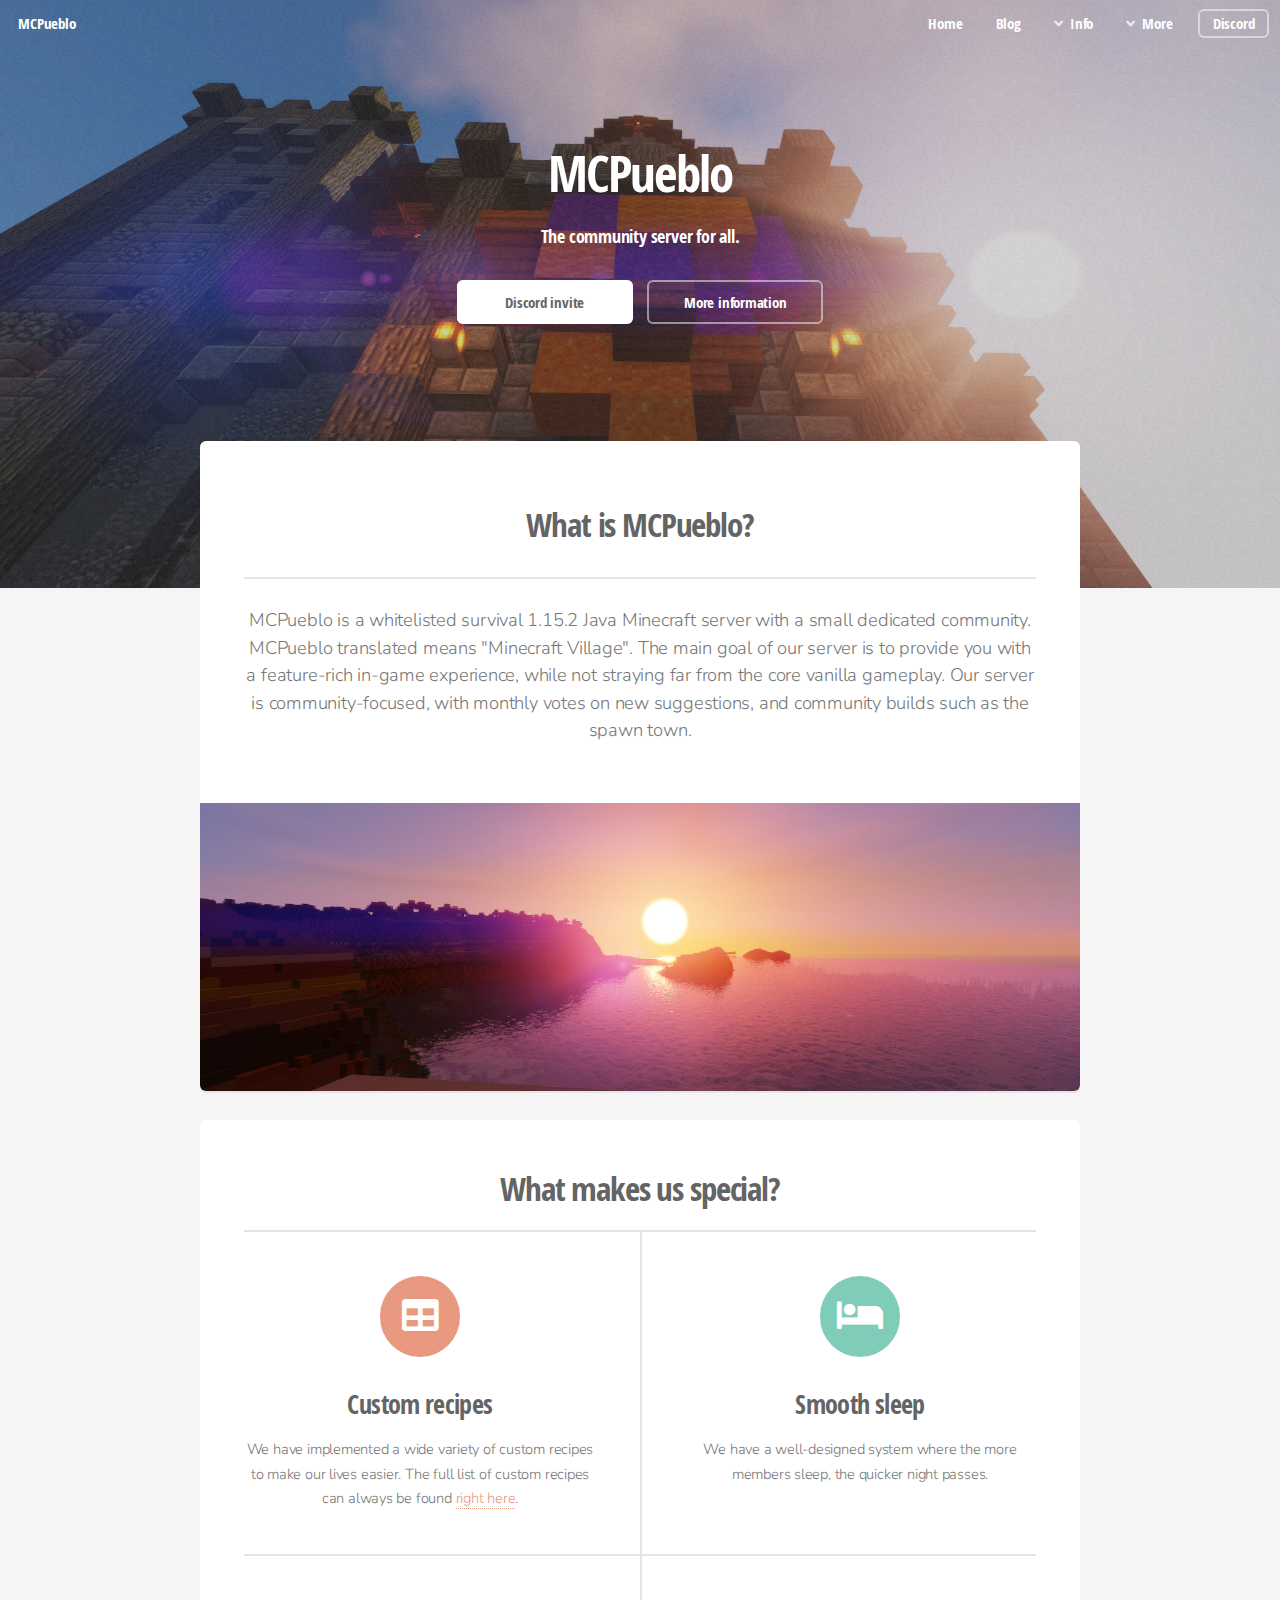
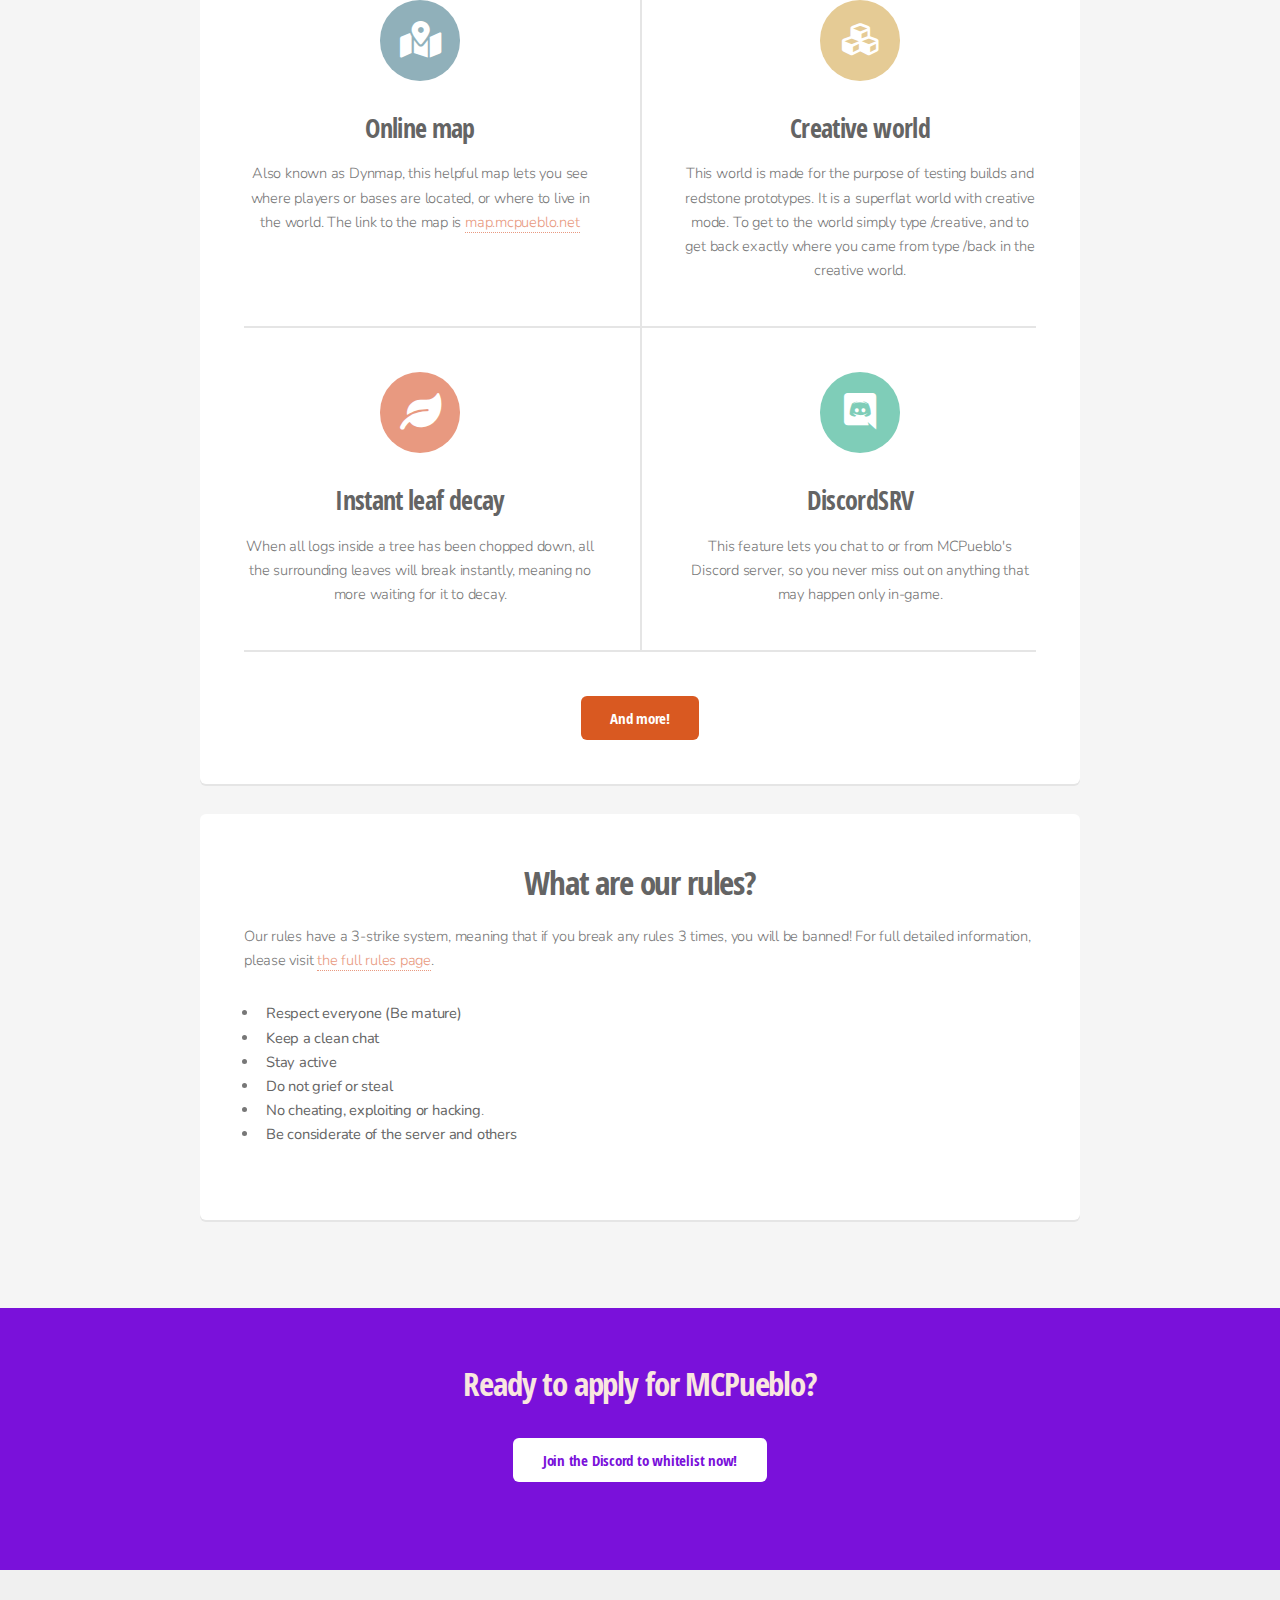
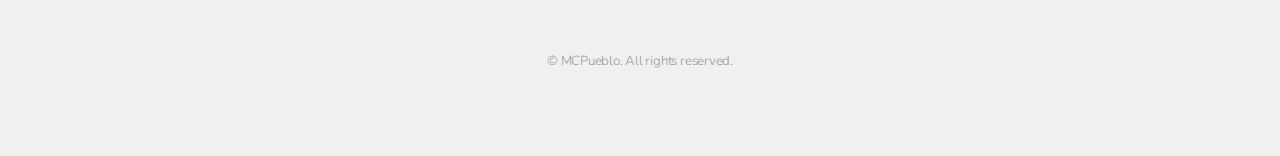
==== commit a618bb0c: "Revamped rules and added Atomic to staff" ====
--- a/index.html
+++ b/index.html
@@ -134,13 +134,14 @@
             <section class="box">
                 <div>
                     <h2 class="major align-center">What are our rules?</h2>
+                    <p>Our rules have a 3-strike system, meaning that if you break any rules 3 times, you will be banned! For full detailed information, please visit <a href="rules">the full rules page</a>.</p>
                     <ul>
-                        <li><b>Be mature</b> - Please do not troll people, don't talk about sensitive topics like politics or drugs, and avoid excessive swearing. Inmature arguments, attitudes or behavior will not be tolerated at all.</li>
-                        <li><b>No spamming or advertising</b> - Advertising another server than isn't MCPueblo will get you banned. Don't spam any form of text, as we want a clean chat.</li>
-                        <li><b>Stay active</b> - Remain active at least once a week, or we will message you asking why you have been inactive. Ignoring this message, or staying inactive for more than a month will lead to getting kicked.</li>
-                        <li><b>Do not grief or steal</b> - Never, ever, grief or steal anything, not even as a joke. This also applies to natural terrain. If you decide to go against this rule, we have plugins to track every item taken and every block broken/placed
-                            by any player.</li>
-                        <li><b>No cheating or hacking</b> - Hacked clients, x-ray packs, cheat mods, glitches, and duping bugs are all disallowed. Basic mods such as Optifine, minimaps, inventory organizers are allowed.</li>
+                        <li><b>Respect everyone (Be mature)</b></li>
+                        <li><b>Keep a clean chat</b></li>
+                        <li><b>Stay active</b></li>
+                        <li><b>Do not grief or steal</b></li>
+                        <li><b>No cheating, exploiting or hacking</b>.</li>
+                        <li><b>Be considerate of the server and others</b></li>
                     </ul>
                 </div>
             </section>
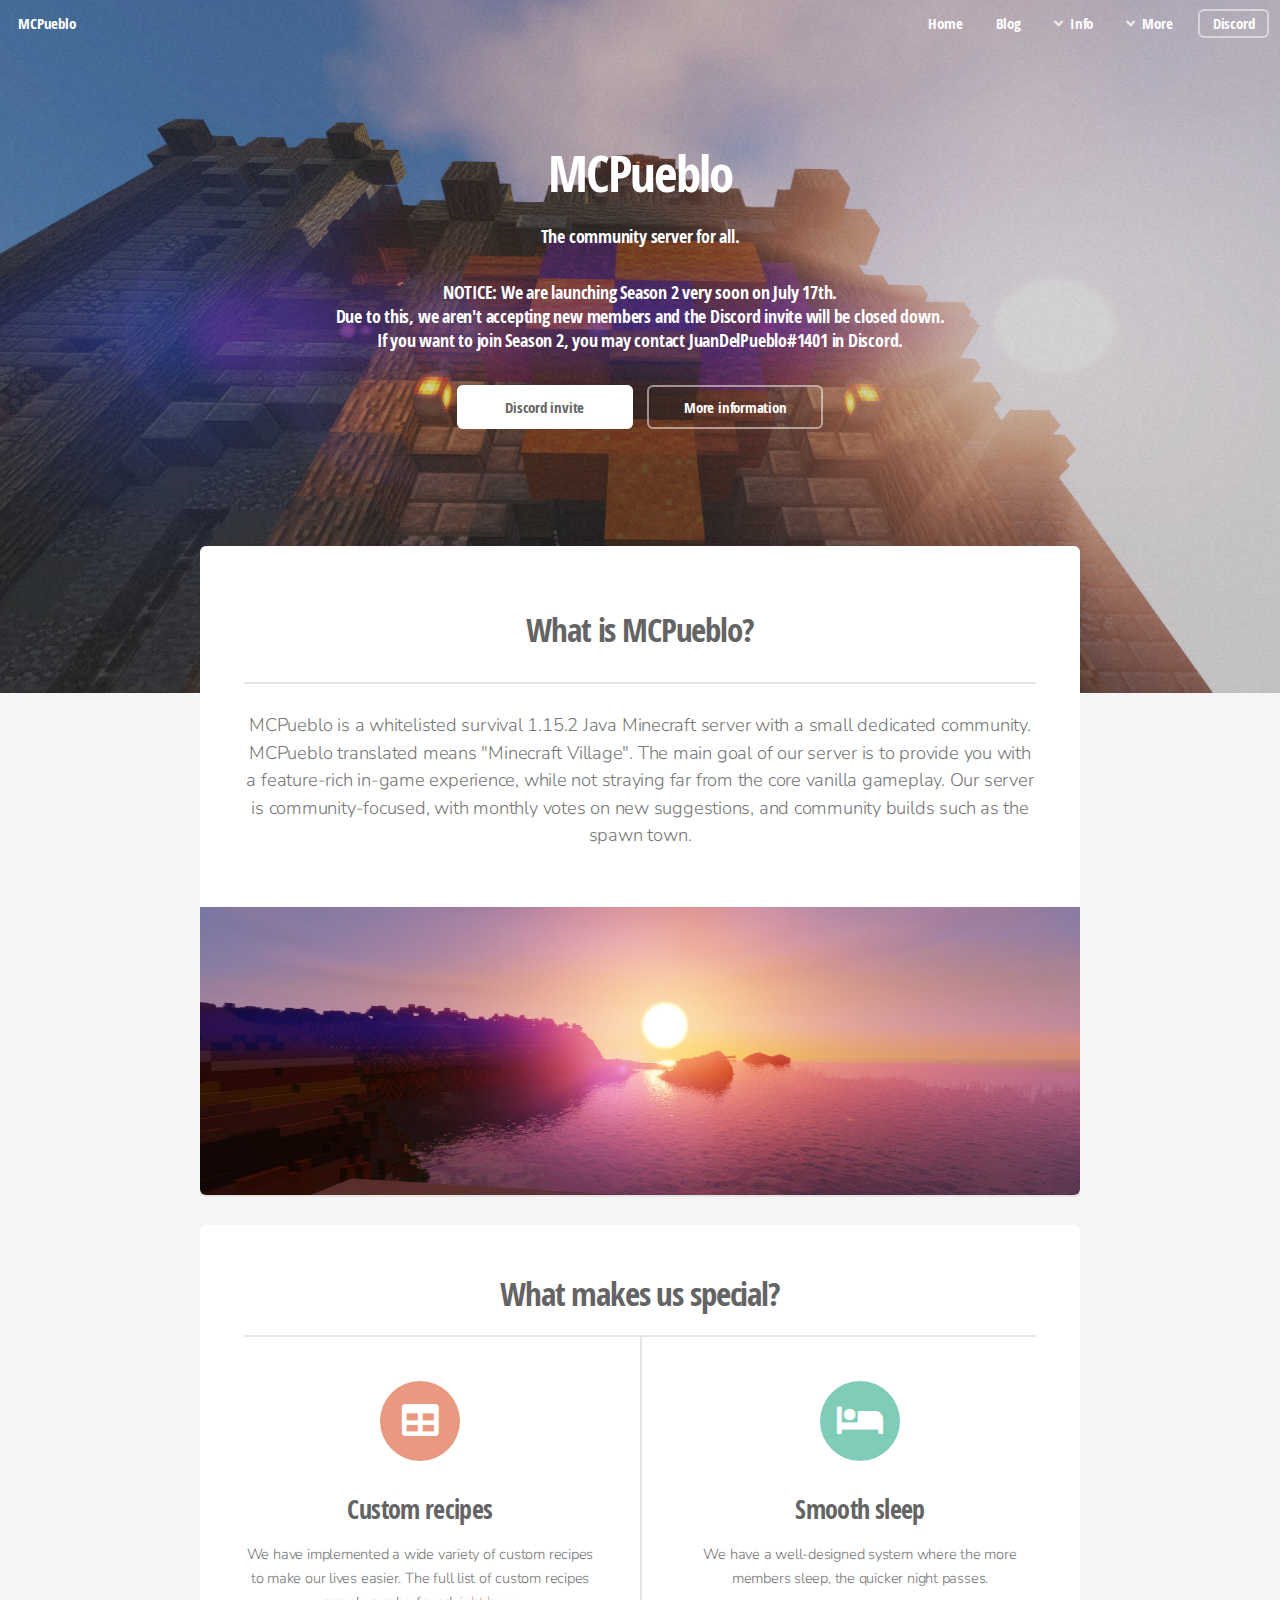
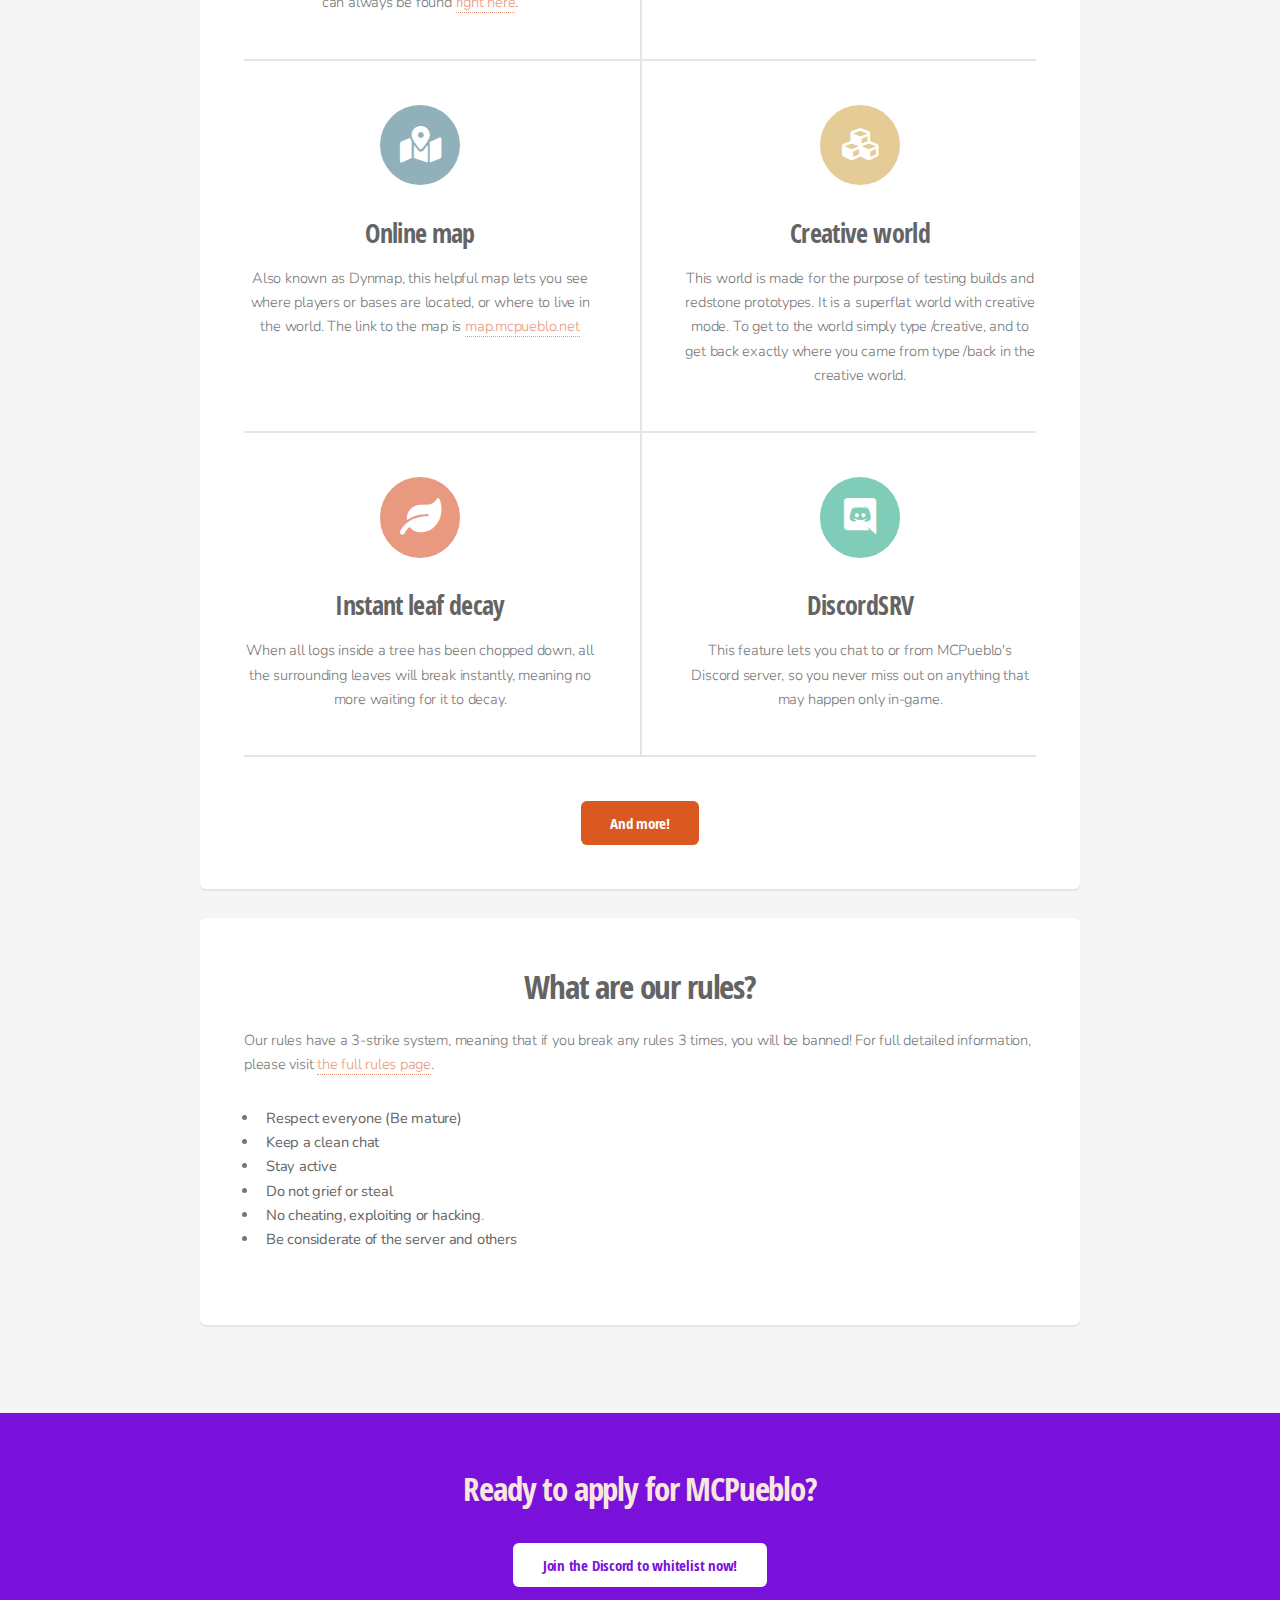
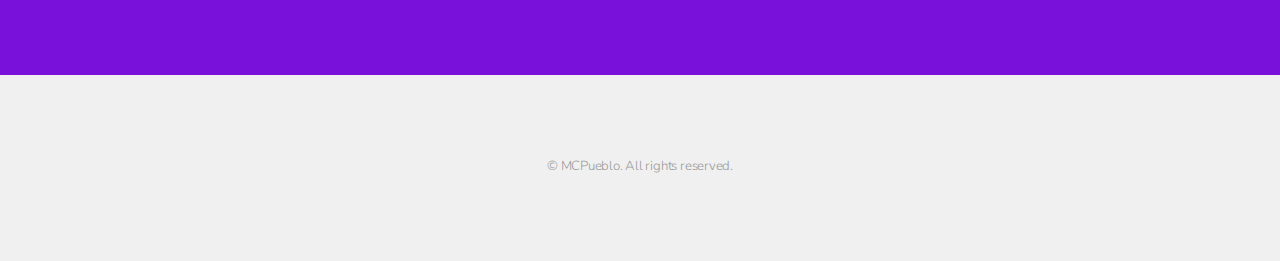
==== commit d680ab1e: "Add disclaimer about not accepting members" ====
--- a/index.html
+++ b/index.html
@@ -53,8 +53,9 @@
                     <li>
                         <a href="#" class="icon solid fa-angle-down">More</a>
                         <ul>
-                            <li><a href="https://map.mcpueblo.net" target="_blank">Online Map</a></li>
+                            <li><a href="map">Online Map</a></li>
                             <li><a href="https://store.mcpueblo.net" target="_blank">Fund MCPueblo</a></li>
+                            <li><a href="https://status.mcpueblo.net" target="_blank">Uptime Status</a></li>
                             <li><a href="colorguide">Color Guide</a></li>
                         </ul>
                     </li>
@@ -67,6 +68,7 @@
         <section id="banner">
             <h2>MCPueblo</h2>
             <p>The community server for all.</p>
+            <p>NOTICE: We are launching Season 2 very soon on July 17th.</br>Due to this, we aren't accepting new members and the Discord invite will be closed down.</br>If you want to join Season 2, you may contact JuanDelPueblo#1401 in Discord.</p>
             <ul class="actions special">
                 <li><a href="https://mcpueblo.net/discord" target="_blank" class="button primary">Discord invite</a></li>
                 <li><a href="#mcpueblo" class="button">More information</a></li>
@@ -103,7 +105,7 @@
                     <section>
                         <span class="icon solid major fa-map-marked-alt accent4"></span>
                         <h3>Online map</h3>
-                        <p>Also known as Dynmap, this helpful map lets you see where players or bases are located, or where to live in the world. The link to the map is <a href="https://map.mcpueblo.net" target="_blank">map.mcpueblo.net</a></p>
+                        <p>Also known as Dynmap, this helpful map lets you see where players or bases are located, or where to live in the world. The link to the map is <a href="https://mcpueblo.net/map" target="_blank">map.mcpueblo.net</a></p>
                     </section>
                     <section>
                         <span class="icon solid major fa-cubes accent5"></span>
--- a/assets/css/main.css
+++ b/assets/css/main.css
@@ -2897,7 +2897,17 @@
 			color: #f5f5f5 !important;
 			cursor: default;
 			opacity: 0.25;
-		}
+        }
+        
+        .button.center {
+            align-items: center;
+            justify-content: center;
+        }
+        
+        .center {
+            margin: 0 auto;
+            text-align: center;
+        }
 
 /* Header */
 
@@ -3916,4 +3926,31 @@
 				padding: 2.5em 1em 3em 1em;
 			}
 
-	}+	}
+
+	/* width */
+  ::-webkit-scrollbar {
+	width: 8px;
+  }
+  
+  /* Track */
+  ::-webkit-scrollbar-track {
+	background: #f1f1f1;
+  }
+  
+  /* Handle */
+  ::-webkit-scrollbar-thumb {
+	background: #D95921;
+  }
+  
+  /* Handle on hover */
+  ::-webkit-scrollbar-thumb:hover {
+	background: rgb(167, 50, 0);
+  }
+
+  iframe.map {
+    width: 100%;
+    border: none;
+    overflow: hidden;
+    height: 700px;
+}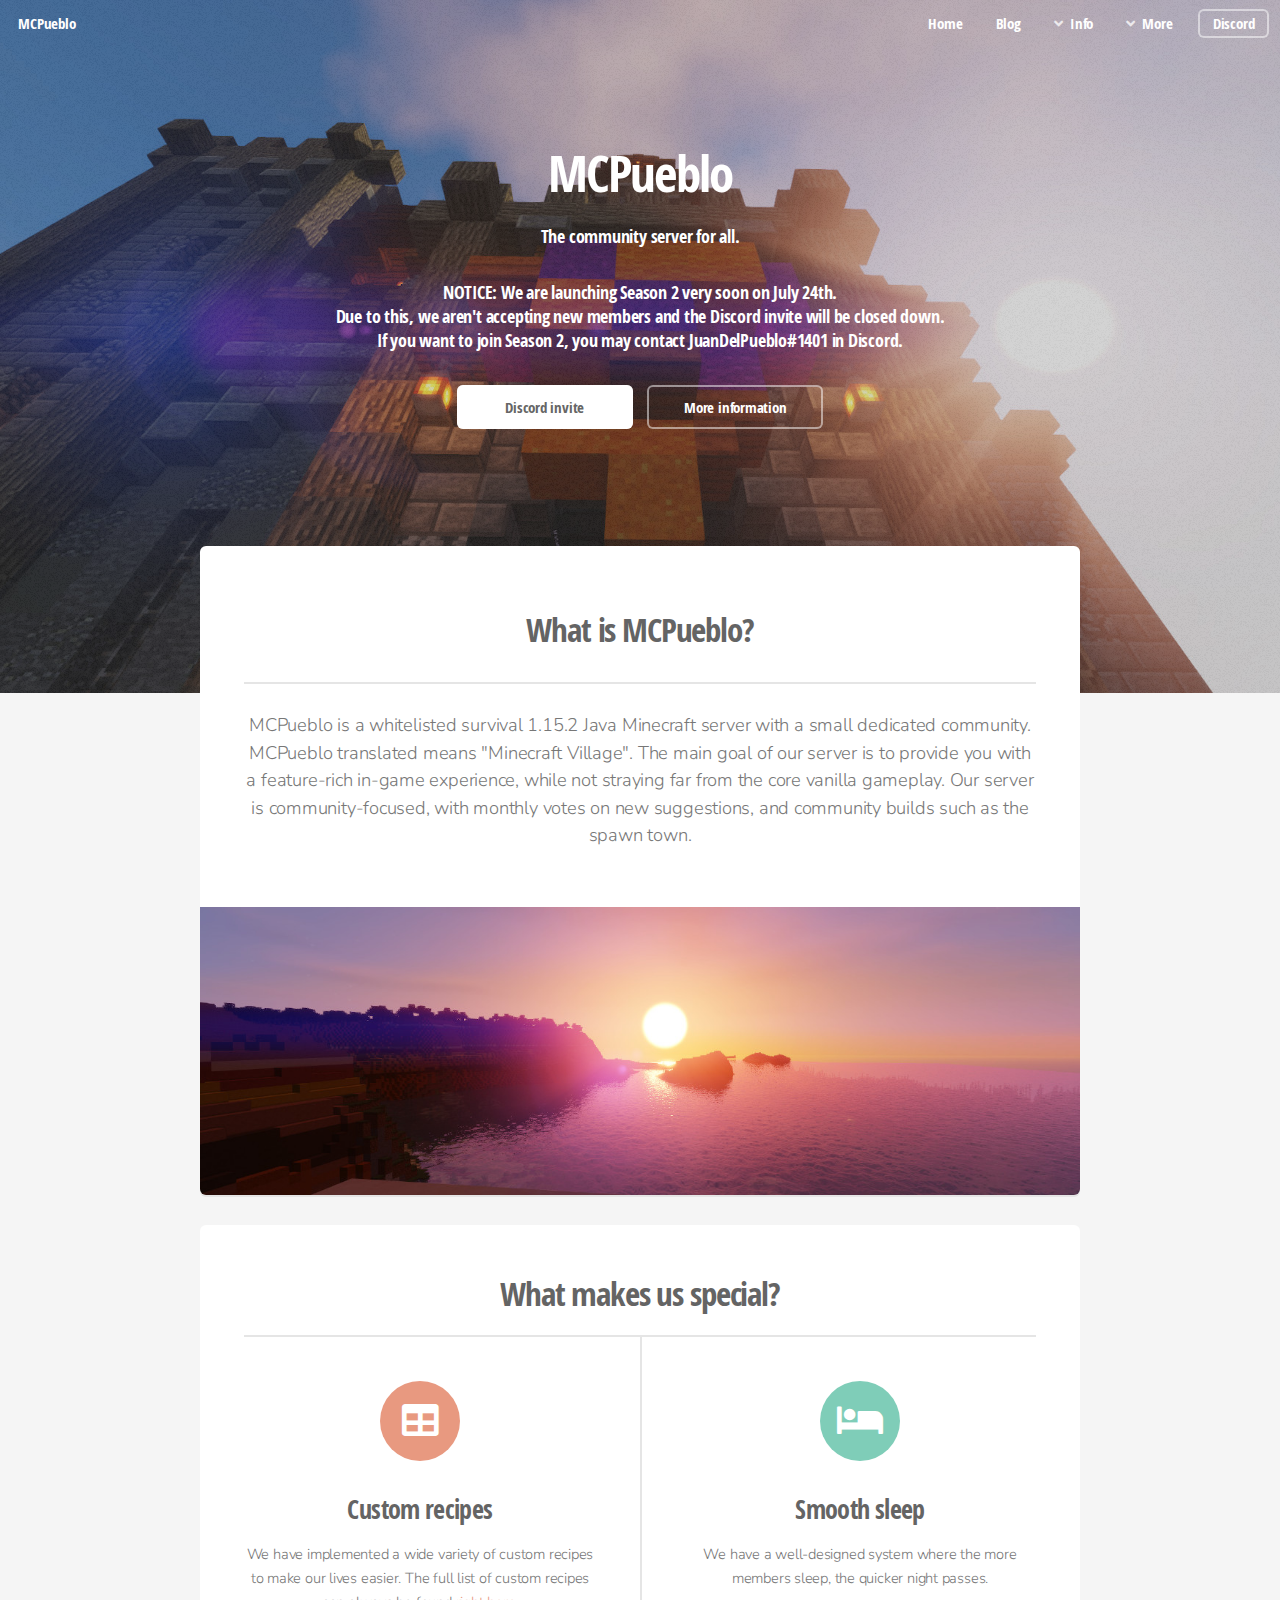
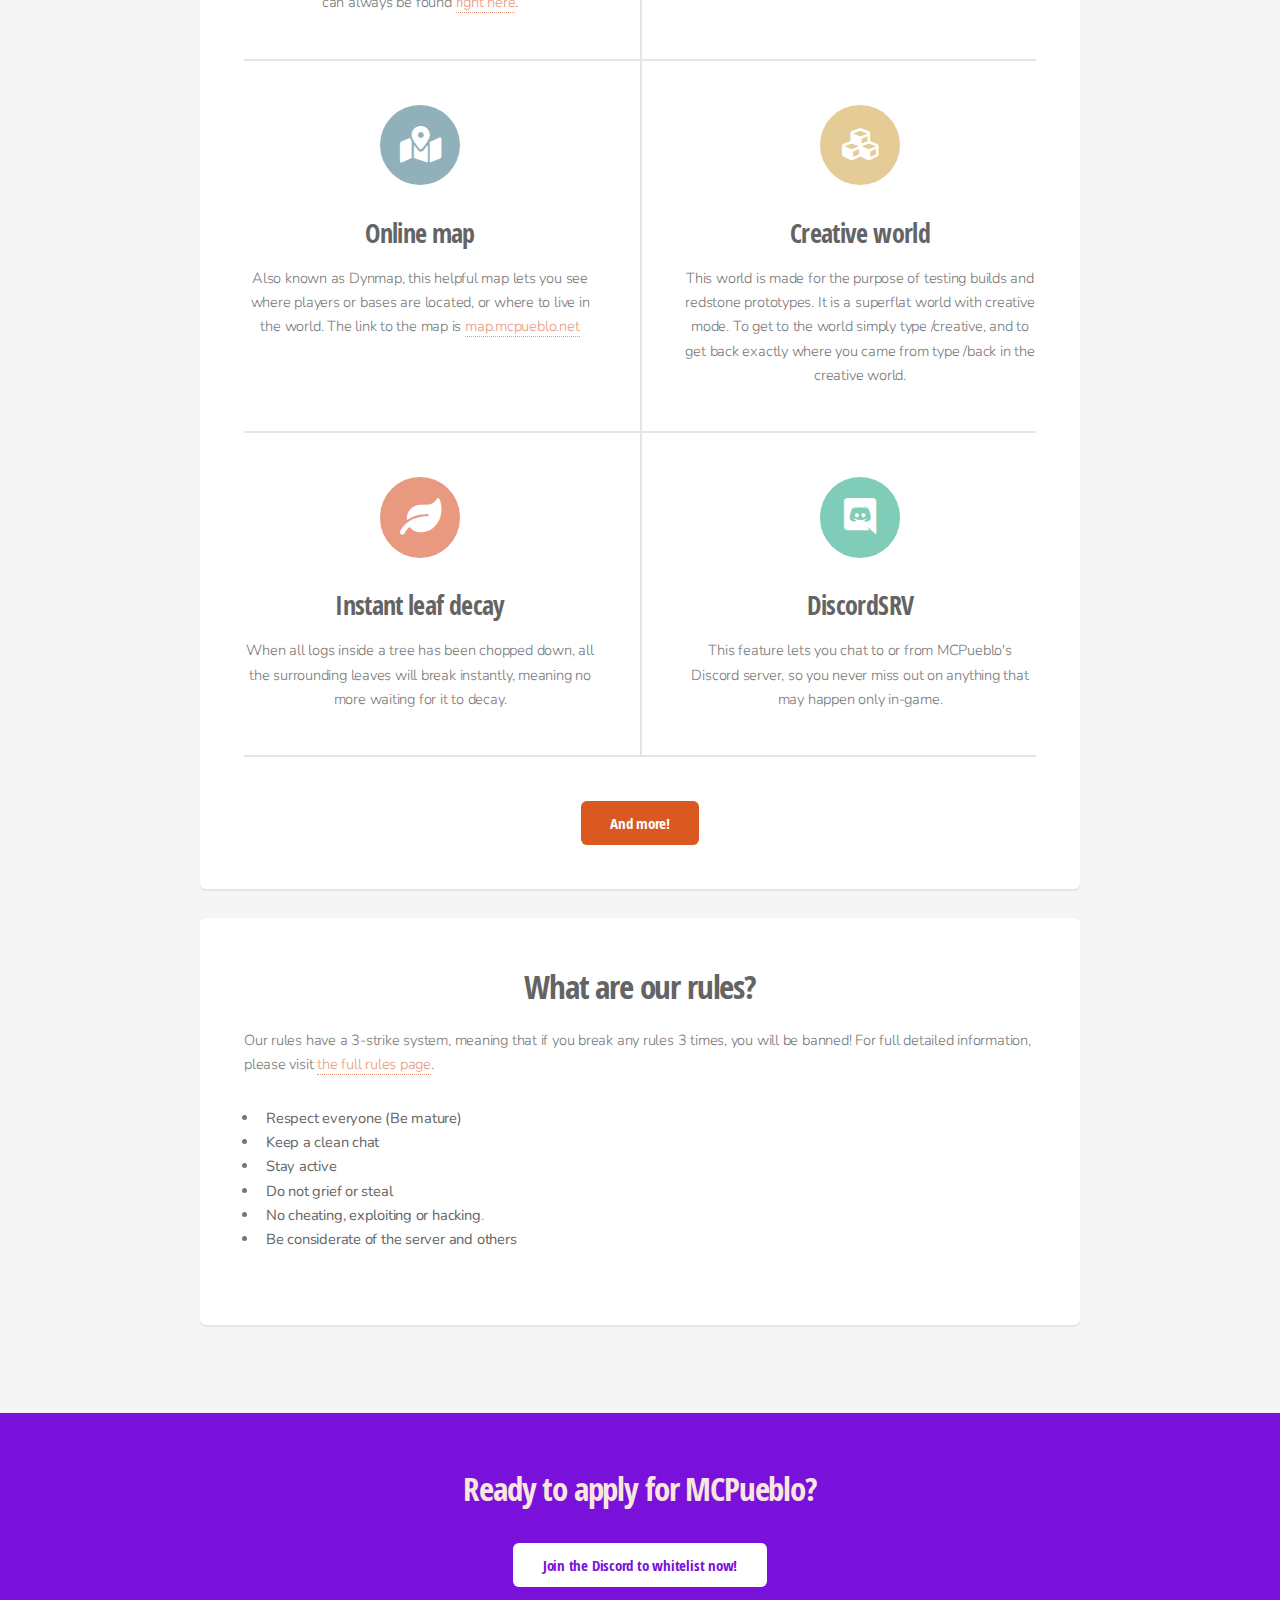
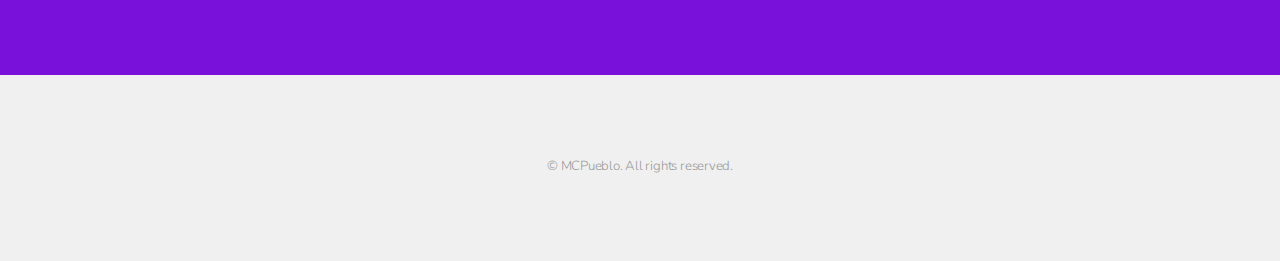
==== commit 17bf07fb: "Delay season 2 release" ====
--- a/index.html
+++ b/index.html
@@ -68,7 +68,7 @@
         <section id="banner">
             <h2>MCPueblo</h2>
             <p>The community server for all.</p>
-            <p>NOTICE: We are launching Season 2 very soon on July 17th.</br>Due to this, we aren't accepting new members and the Discord invite will be closed down.</br>If you want to join Season 2, you may contact JuanDelPueblo#1401 in Discord.</p>
+            <p>NOTICE: We are launching Season 2 very soon on July 24th.</br>Due to this, we aren't accepting new members and the Discord invite will be closed down.</br>If you want to join Season 2, you may contact JuanDelPueblo#1401 in Discord.</p>
             <ul class="actions special">
                 <li><a href="https://mcpueblo.net/discord" target="_blank" class="button primary">Discord invite</a></li>
                 <li><a href="#mcpueblo" class="button">More information</a></li>
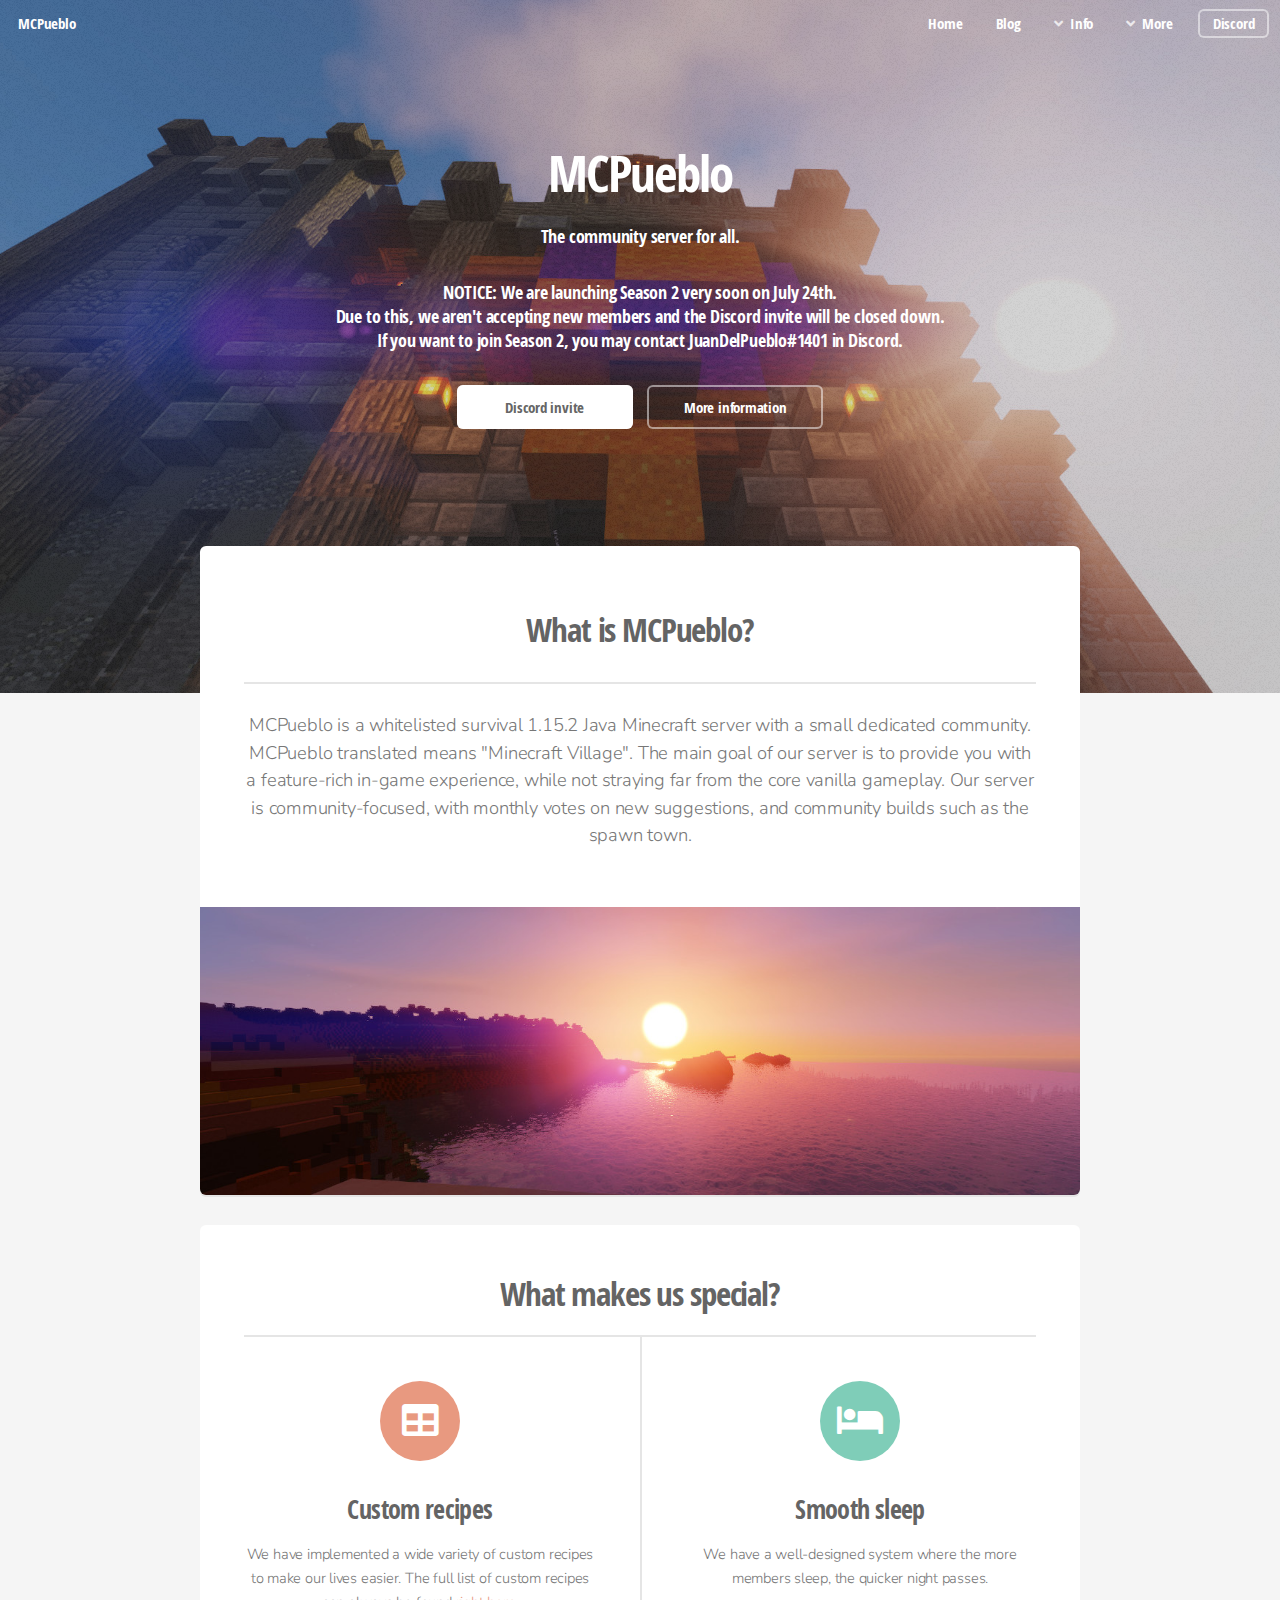
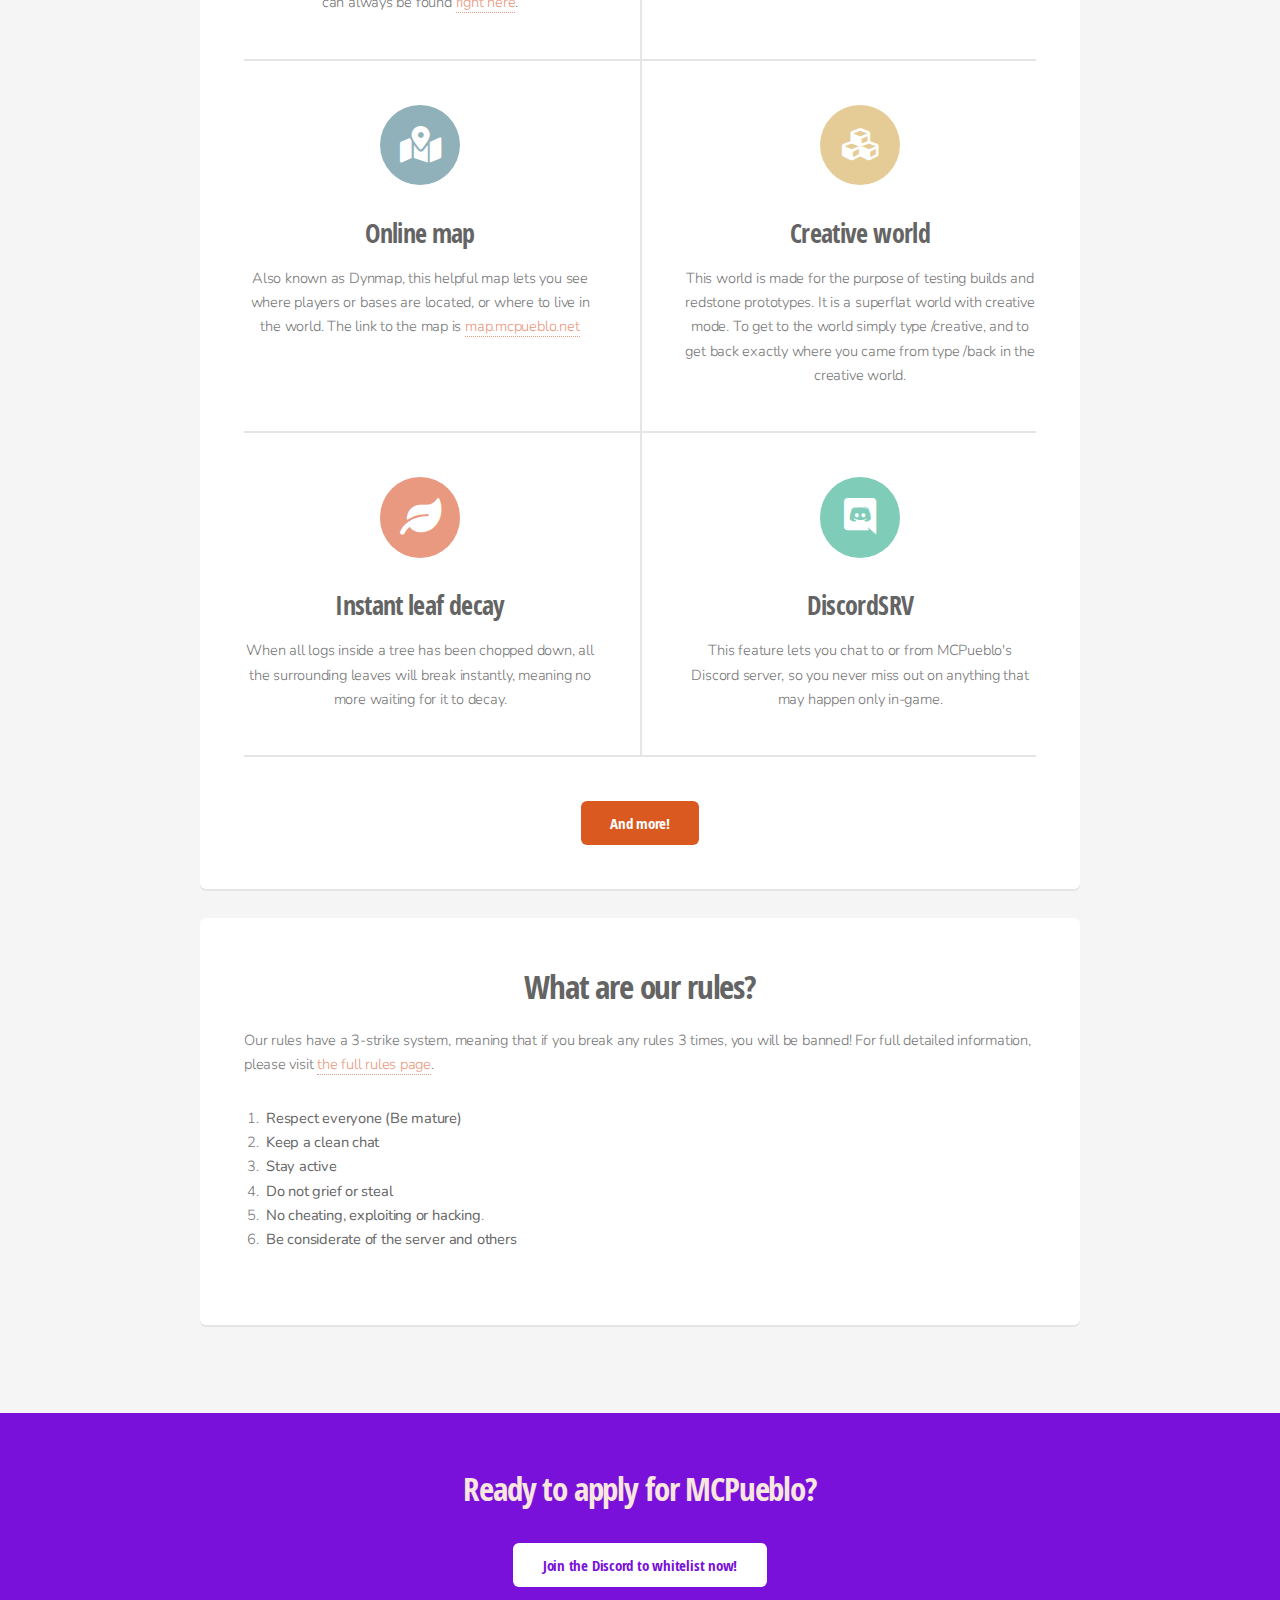
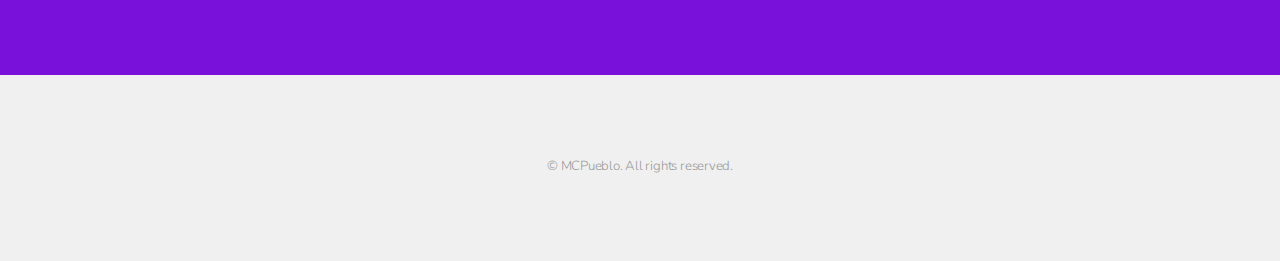
==== commit faf054c7: "Fix rule numbering" ====
--- a/index.html
+++ b/index.html
@@ -137,14 +137,14 @@
                 <div>
                     <h2 class="major align-center">What are our rules?</h2>
                     <p>Our rules have a 3-strike system, meaning that if you break any rules 3 times, you will be banned! For full detailed information, please visit <a href="rules">the full rules page</a>.</p>
-                    <ul>
+                    <ol>
                         <li><b>Respect everyone (Be mature)</b></li>
                         <li><b>Keep a clean chat</b></li>
                         <li><b>Stay active</b></li>
                         <li><b>Do not grief or steal</b></li>
                         <li><b>No cheating, exploiting or hacking</b>.</li>
                         <li><b>Be considerate of the server and others</b></li>
-                    </ul>
+                    </ol>
                 </div>
             </section>
         </section>
